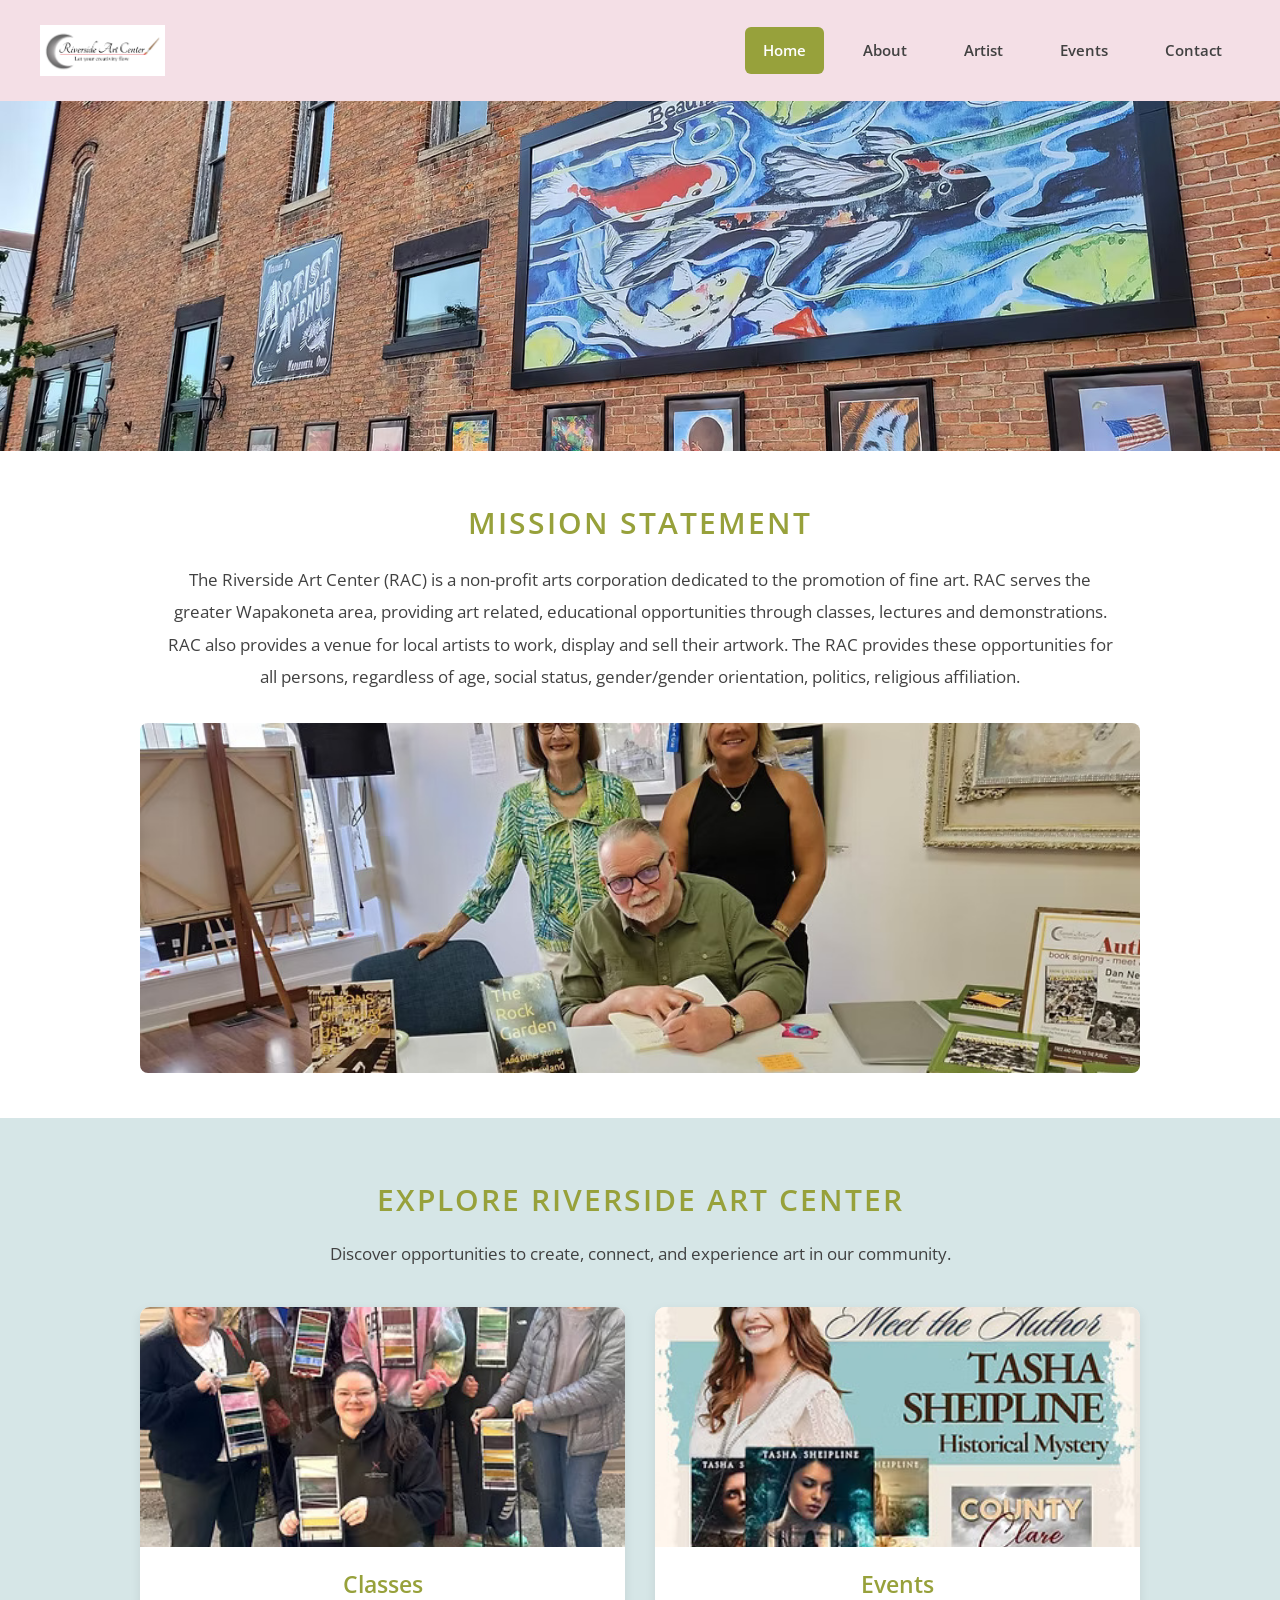
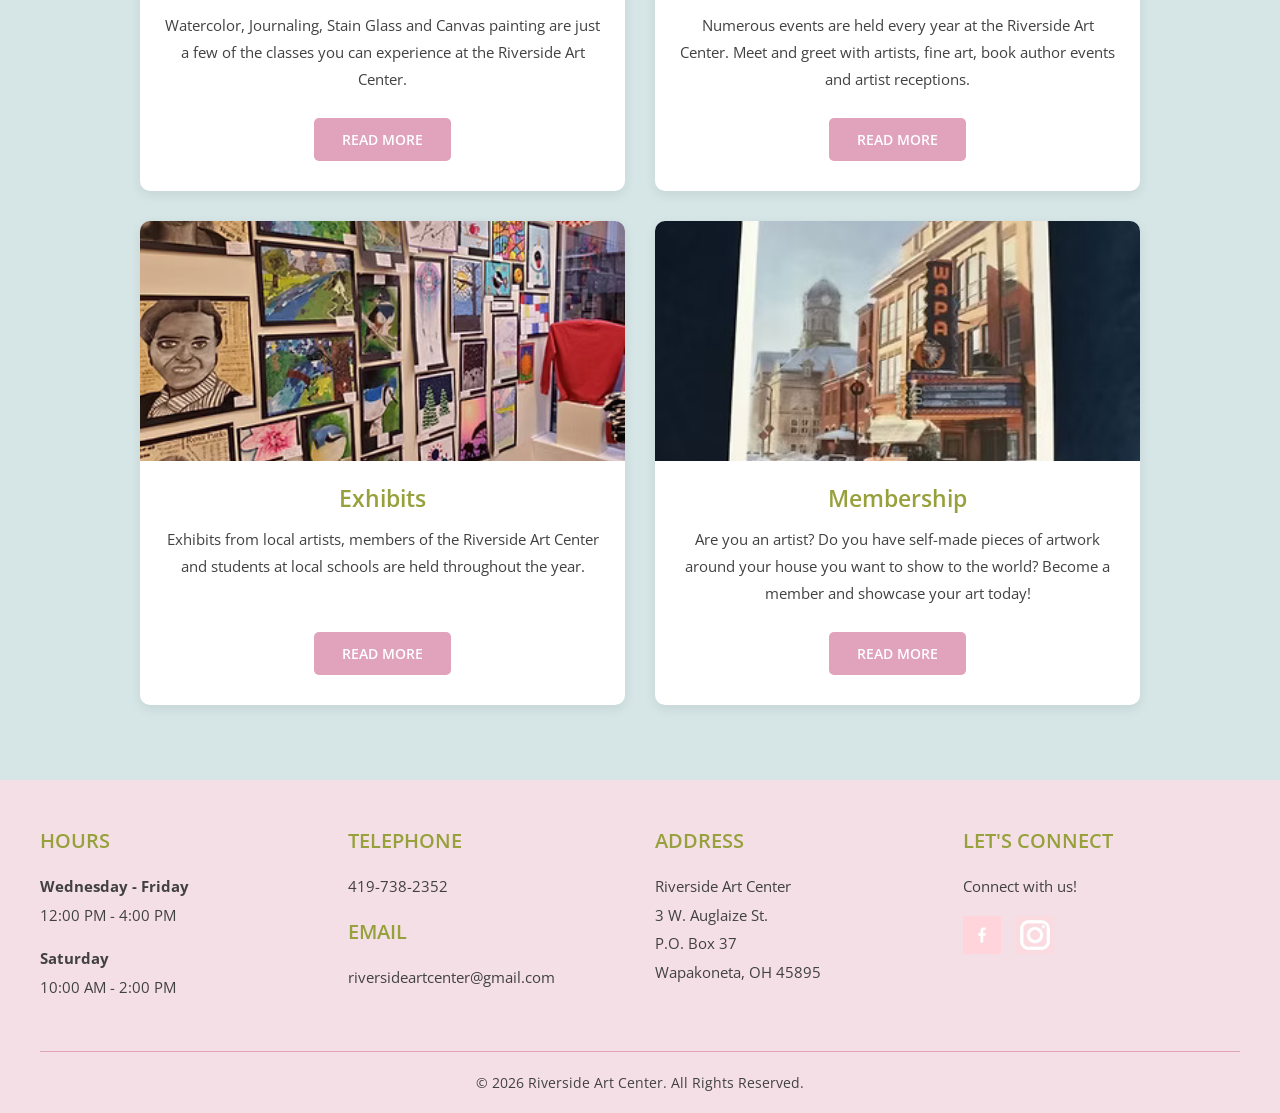
==== index.html @ 909d95d7 "Update index.html" ====
<!DOCTYPE html>
<html lang="en">
<head>
    <meta charset="UTF-8">
    <meta name="viewport" content="width=device-width, initial-scale=1">

    <title>Riverside Art Center | Home</title>

    <!-- Google Font -->
    <link rel="stylesheet" href="https://fonts.googleapis.com/css?family=Open+Sans:300,400,600,700">

    <!-- Existing Bootstrap stylesheet -->
<link rel="stylesheet" href="bootstrap.min.css">

    <!-- Main stylesheet -->
<link rel="stylesheet" href="style.css"></head>

<body>

    <!-- HEADER: LOGO AND NAVIGATION -->
    <header class="header">
        <div class="container-fluid">
            <div class="header-inner">

                <!-- CHANGE LOGO IMAGE HERE -->
                <a href="index.html" class="logo-link">
                    <img src="logo.jpg"
                         alt="Riverside Art Center Logo"
                         class="rac-logo">
                </a>

                <!-- WEBSITE NAVIGATION -->
                <nav class="main-nav" aria-label="Main navigation">
                    <ul class="nav navbar-nav">
                        <li class="nav-item active">
                            <a href="index.html" class="nav-link">Home</a>
                        </li>

                        <li class="nav-item">
                            <a href="about.html" class="nav-link">About</a>
                        </li>

                        <li class="nav-item">
                            <a href="artist.html" class="nav-link">Artist</a>
                        </li>

                        <li class="nav-item">
                            <a href="events.html" class="nav-link">Events</a>
                        </li>

                        <li class="nav-item">
                            <a href="contact.html" class="nav-link">Contact</a>
                        </li>
                    </ul>
                </nav>

            </div>
        </div>
    </header>


    <!-- KOI FISH BANNER IMAGE -->
    <!-- CHANGE BANNER IMAGE HERE -->
    <section class="koi-banner">
        <img src="home2.jpg"
             alt="Beautiful koi fish swimming in water"
             class="banner-image">
    </section>


    <!-- MAIN CONTENT -->
    <main>

        <!-- MISSION STATEMENT -->
        <section class="mission-section">
            <div class="container-fluid">

                <h2 class="section-heading">Mission Statement</h2>

                <p class="mission-text">
                    The Riverside Art Center (RAC) is a non-profit arts
                    corporation dedicated to the promotion of fine art.
                    RAC serves the greater Wapakoneta area, providing art
                    related, educational opportunities through classes,
                    lectures and demonstrations. RAC also provides a venue
                    for local artists to work, display and sell their artwork.
                    The RAC provides these opportunities for all persons,
                    regardless of age, social status, gender/gender
                    orientation, politics, religious affiliation.
                </p>

                <!-- CHANGE COMMUNITY PHOTO HERE -->
                <img src="home1.jpg"
                     alt="People participating in art activities at Riverside Art Center"
                     class="mission-image">

            </div>
        </section>


        <!-- CLASSES, EVENTS, EXHIBITS AND MEMBERSHIP -->
        <section class="features-section">
            <div class="container-fluid">

                <h2 class="section-heading">Explore Riverside Art Center</h2>

                <p class="features-intro">
                    Discover opportunities to create, connect, and
                    experience art in our community.
                </p>

                <div class="features-grid">

                    <!-- CLASSES BOX -->
                    <article class="content-box">

                        <!-- CHANGE CLASSES IMAGE HERE -->
                        <img src="home3.jpg"
                             alt="Art supplies and painting materials"
                             class="feature-image">

                        <div class="content-box-text">
                            <h3>Classes</h3>

                            <p>
                                Watercolor, Journaling, Stain Glass and
                                Canvas painting are just a few of the
                                classes you can experience at the
                                Riverside Art Center.
                            </p>

                            <a href="classes.html" class="btn read-more">
                                Read More
                            </a>
                        </div>

                    </article>


                    <!-- EVENTS BOX -->
                    <article class="content-box">

                        <!-- CHANGE EVENTS IMAGE HERE -->
                        <img src="home5.jpg"
                             alt="Artists and visitors at an art event"
                             class="feature-image">

                        <div class="content-box-text">
                            <h3>Events</h3>

                            <p>
                                Numerous events are held every year at
                                the Riverside Art Center. Meet and greet
                                with artists, fine art, book author
                                events and artist receptions.
                            </p>

                            <a href="events.html" class="btn read-more">
                                Read More
                            </a>
                        </div>

                    </article>


                    <!-- EXHIBITS BOX -->
                    <article class="content-box">

                        <!-- CHANGE EXHIBITS IMAGE HERE -->
                        <img src="home6.jpg"
                             alt="Artwork displayed in an art gallery"
                             class="feature-image">

                        <div class="content-box-text">
                            <h3>Exhibits</h3>

                            <p>
                                Exhibits from local artists, members of
                                the Riverside Art Center and students
                                at local schools are held throughout
                                the year.
                            </p>

                            <a href="exhibits.html" class="btn read-more">
                                Read More
                            </a>
                        </div>

                    </article>


                    <!-- MEMBERSHIP BOX -->
                    <article class="content-box">

                        <!-- CHANGE MEMBERSHIP IMAGE HERE -->
                        <img src="home7.jpg"
                             alt="Artist creating and displaying original artwork"
                             class="feature-image">

                        <div class="content-box-text">
                            <h3>Membership</h3>

                            <p>
                                Are you an artist? Do you have self-made
                                pieces of artwork around your house you
                                want to show to the world? Become a
                                member and showcase your art today!
                            </p>

                            <a href="membership.html" class="btn read-more">
                                Read More
                            </a>
                        </div>

                    </article>

                </div>
            </div>
        </section>

    </main>


    <!-- FOOTER -->
    <footer class="footer">

        <div class="container-fluid">

            <div class="footer-grid">

                <!-- HOURS -->
                <div class="footer-column">

                    <h3>Hours</h3>

                    <p>
                        <strong>Wednesday - Friday</strong><br>
                        12:00 PM - 4:00 PM
                    </p>

                    <p>
                        <strong>Saturday</strong><br>
                        10:00 AM - 2:00 PM
                    </p>

                </div>


                <!-- TELEPHONE -->
                <div class="footer-column">

                    <h3>Telephone</h3>

                    <p>
                        <a href="tel:4197382352">
                            419-738-2352
                        </a>
                    </p>

                    <h3 class="footer-subheading">Email</h3>

                    <p>
                        <a href="mailto:riversideartcenter@gmail.com">
                            riversideartcenter@gmail.com
                        </a>
                    </p>

                </div>


                <!-- ADDRESS -->
                <div class="footer-column">

                    <h3>Address</h3>

                    <p>
                        Riverside Art Center<br>
                        3 W. Auglaize St.<br>
                        P.O. Box 37<br>
                        Wapakoneta, OH 45895
                    </p>

                </div>


                <!-- SOCIAL MEDIA -->
                <div class="footer-column social-column">

                    <h3>Let's Connect</h3>

                    <p>Connect with us!</p>

                    <div class="social-icons">

                        <!-- CHANGE FACEBOOK ICON IMAGE HERE -->
                        <a href="https://www.facebook.com/"
                           target="_blank"
                           rel="noopener noreferrer"
                           aria-label="Visit Riverside Art Center on Facebook">

                            <img src="facebook.jpg"
                                 alt="Facebook"
                                 class="social-icon">
                        </a>


                        <!-- CHANGE INSTAGRAM ICON IMAGE HERE -->
                        <a href="https://www.instagram.com/riversideartcenterwapak/?hl=en"
                           target="_blank"
                           rel="noopener noreferrer"
                           aria-label="Visit Riverside Art Center on Instagram">

                            <img src="insta.jpg"
                                 alt="Instagram"
                                 class="social-icon">
                        </a>

                    </div>

                </div>

            </div>


            <!-- COPYRIGHT -->
            <div class="copyright-col">
                <p class="copyright-text">
                    © 2026 Riverside Art Center. All Rights Reserved.
                </p>
            </div>

        </div>

    </footer>


    <!-- EXISTING TEMPLATE SCRIPTS -->
    <script src="js/jquery-1.11.3.min.js"></script>
    <script src="https://www.atlasestateagents.co.uk/javascript/tether.min.js"></script>
    <script src="js/bootstrap.min.js"></script>

</body>
</html>

       
</body>
</html>
---- style.css ----
/* =========================================
   RIVERSIDE ART CENTER - HOME PAGE DESIGN
   ========================================= */

/* COLOR PALETTE */
:root {
    --pink-light: #F4DFE6;
    --pink: #E0A3BB;
    --blue-light: #D6E6E7;
    --sage-light: #C5CC82;
    --sage-dark: #97A13B;
    --text-dark: #414141;
    --white: #FFFFFF;
}

/* GENERAL PAGE SETTINGS */
* {
    box-sizing: border-box;
}

body {
    margin: 0;
    padding: 0;
    color: var(--text-dark);
    background-color: var(--white);
    font-family: 'Open Sans', Helvetica, Arial, sans-serif;
    font-size: 16px;
    overflow-x: hidden;
}

.container-fluid {
    width: 100%;
    max-width: 1250px;
    margin: 0 auto;
    padding-left: 25px;
    padding-right: 25px;
}

a {
    transition: all 0.3s ease;
}


/* =========================================
   HEADER AND NAVIGATION
   ========================================= */

.header {
    background-color: var(--pink-light);
    width: 100%;
    padding: 8px 0;
}

.header-inner {
    min-height: 85px;
    display: flex;
    align-items: center;
    justify-content: space-between;
    gap: 20px;
}

/* LOGO */
.logo-link {
    display: flex;
    align-items: center;
    flex-shrink: 0;
}

.rac-logo {
    width: 125px;
    height: 70px;
    object-fit: contain;
}

/* NAVIGATION */
.main-nav .navbar-nav {
    display: flex;
    flex-direction: row;
    align-items: center;
    flex-wrap: wrap;
    gap: 5px;
    list-style: none;
    margin: 0;
    padding: 0;
}

.navbar-nav .nav-link {
    display: block;
    color: var(--text-dark);
    font-size: 15px;
    font-weight: 600;
    padding: 12px 18px;
    border-radius: 6px;
    text-decoration: none;
}

.navbar-nav .nav-link:hover,
.navbar-nav .nav-link:focus,
.nav-item.active .nav-link {
    color: var(--white);
    background-color: var(--sage-dark);
}


/* =========================================
   KOI FISH BANNER
   ========================================= */

.koi-banner {
    width: 100%;
    height: 350px;
    overflow: hidden;
    background-color: var(--blue-light);
}

.banner-image {
    width: 100%;
    height: 100%;
    display: block;
    object-fit: cover;
    object-position: center;
}


/* =========================================
   MISSION STATEMENT
   ========================================= */

.mission-section {
    padding: 55px 0 45px;
    text-align: center;
    background-color: var(--white);
}

.section-heading {
    color: var(--sage-dark);
    font-size: 30px;
    font-weight: 600;
    text-align: center;
    text-transform: uppercase;
    letter-spacing: 2px;
    margin: 0 0 25px;
}

.mission-text {
    max-width: 950px;
    margin: 0 auto 30px;
    font-size: 17px;
    line-height: 1.9;
}

.mission-image {
    display: block;
    width: 100%;
    max-width: 1000px;
    height: 350px;
    object-fit: cover;
    object-position: center;
    margin: 0 auto;
    border-radius: 8px;
}


/* =========================================
   FOUR CONTENT BOXES
   ========================================= */

.features-section {
    padding: 65px 0 75px;
    background-color: var(--blue-light);
}

.features-intro {
    text-align: center;
    font-size: 17px;
    margin: 0 auto 40px;
}

/* TWO BY TWO GRID */
.features-grid {
    display: grid;
    grid-template-columns: repeat(2, minmax(0, 1fr));
    gap: 30px;
    max-width: 1000px;
    margin: 0 auto;
}

/* INDIVIDUAL CARDS */
.content-box {
    background-color: var(--white);
    border-radius: 10px;
    overflow: hidden;
    box-shadow: 0 4px 12px rgba(0, 0, 0, 0.08);
    display: flex;
    flex-direction: column;
    text-align: center;
    max-width: none;
    margin: 0;
    transition: transform 0.3s ease, box-shadow 0.3s ease;
}

.content-box:hover {
    transform: translateY(-5px);
    box-shadow: 0 8px 18px rgba(0, 0, 0, 0.12);
}

/* CARD IMAGES */
.feature-image {
    display: block;
    width: 100%;
    height: 240px;
    object-fit: cover;
}

/* CARD TEXT */
.content-box-text {
    padding: 25px 25px 30px;
    display: flex;
    flex-direction: column;
    flex-grow: 1;
    align-items: center;
}

.content-box h3 {
    color: var(--sage-dark);
    font-size: 23px;
    font-weight: 600;
    margin: 0 0 15px;
}

.content-box p {
    font-size: 15px;
    line-height: 1.8;
    margin: 0 0 25px;
    flex-grow: 1;
}

/* READ MORE BUTTON */
.read-more {
    display: inline-block;
    color: var(--white);
    background-color: var(--pink);
    border: none;
    border-radius: 5px;
    padding: 11px 28px;
    font-size: 14px;
    font-weight: 600;
    text-transform: uppercase;
    text-decoration: none;
}

.read-more:hover,
.read-more:focus {
    color: var(--white);
    background-color: var(--sage-dark);
    text-decoration: none;
}


/* =========================================
   FOOTER
   ========================================= */

.footer {
    background-color: var(--pink-light);
    color: var(--text-dark);
    padding: 50px 0 0;
    font-size: 15px;
}

.footer-grid {
    display: grid;
    grid-template-columns: repeat(4, minmax(0, 1fr));
    gap: 30px;
    padding-bottom: 35px;
}

.footer-column h3 {
    color: var(--sage-dark);
    font-size: 20px;
    font-weight: 600;
    margin: 0 0 20px;
    text-transform: uppercase;
}

.footer-column p {
    line-height: 1.9;
    margin-bottom: 15px;
}

.footer-column a {
    color: var(--text-dark);
    text-decoration: none;
    overflow-wrap: anywhere;
}

.footer-column a:hover {
    color: var(--sage-dark);
    text-decoration: underline;
}

.footer-subheading {
    margin-top: 20px !important;
}

/* SOCIAL MEDIA ICONS */
.social-icons {
    display: flex;
    align-items: center;
    gap: 15px;
    margin-top: 15px;
}

.social-icons a {
    display: inline-flex;
    align-items: center;
    justify-content: center;
}

.social-icon {
    width: 38px;
    height: 38px;
    object-fit: contain;
    transition: transform 0.3s ease;
}

.social-icon:hover {
    transform: scale(1.15);
}

/* COPYRIGHT */
.copyright-col {
    border-top: 1px solid var(--pink);
    text-align: center;
    padding: 20px 10px;
}

.copyright-text {
    color: var(--text-dark);
    font-size: 14px;
    margin: 0;
}


/* =========================================
   TABLET RESPONSIVE DESIGN
   ========================================= */

@media (max-width: 900px) {

    .header-inner {
        flex-direction: column;
        justify-content: center;
        gap: 5px;
        padding: 10px 0;
    }

    .rac-logo {
        width: 110px;
        height: 60px;
    }

    .main-nav .navbar-nav {
        justify-content: center;
    }

    .navbar-nav .nav-link {
        padding: 10px 13px;
    }

    .footer-grid {
        grid-template-columns: repeat(2, minmax(0, 1fr));
    }

}


/* =========================================
   MOBILE RESPONSIVE DESIGN
   ========================================= */

@media (max-width: 600px) {

    .container-fluid {
        padding-left: 18px;
        padding-right: 18px;
    }

    /* HEADER */
    .header-inner {
        flex-direction: column;
        gap: 8px;
    }

    .rac-logo {
        width: 100px;
        height: 55px;
    }

    .main-nav {
        width: 100%;
    }

    .main-nav .navbar-nav {
        justify-content: center;
        gap: 3px;
    }

    .navbar-nav .nav-link {
        font-size: 13px;
        padding: 9px 10px;
    }

    /* BANNER */
    .koi-banner {
        height: 220px;
    }

    /* MISSION */
    .mission-section {
        padding: 40px 0;
    }

    .section-heading {
        font-size: 24px;
    }

    .mission-text {
        font-size: 15px;
        line-height: 1.8;
    }

    .mission-image {
        height: 230px;
    }

    /* CONTENT BOXES */
    .features-section {
        padding: 45px 0;
    }

    .features-grid {
        grid-template-columns: 1fr;
        gap: 25px;
    }

    .feature-image {
        height: 210px;
    }

    .content-box-text {
        padding: 20px;
    }

    /* FOOTER */
    .footer {
        padding-top: 40px;
    }

    .footer-grid {
        grid-template-columns: 1fr;
        gap: 20px;
    }

    .footer-column {
        text-align: center;
    }

    .social-icons {
        justify-content: center;
    }

    .copyright-text {
        font-size: 12px;
    }

}
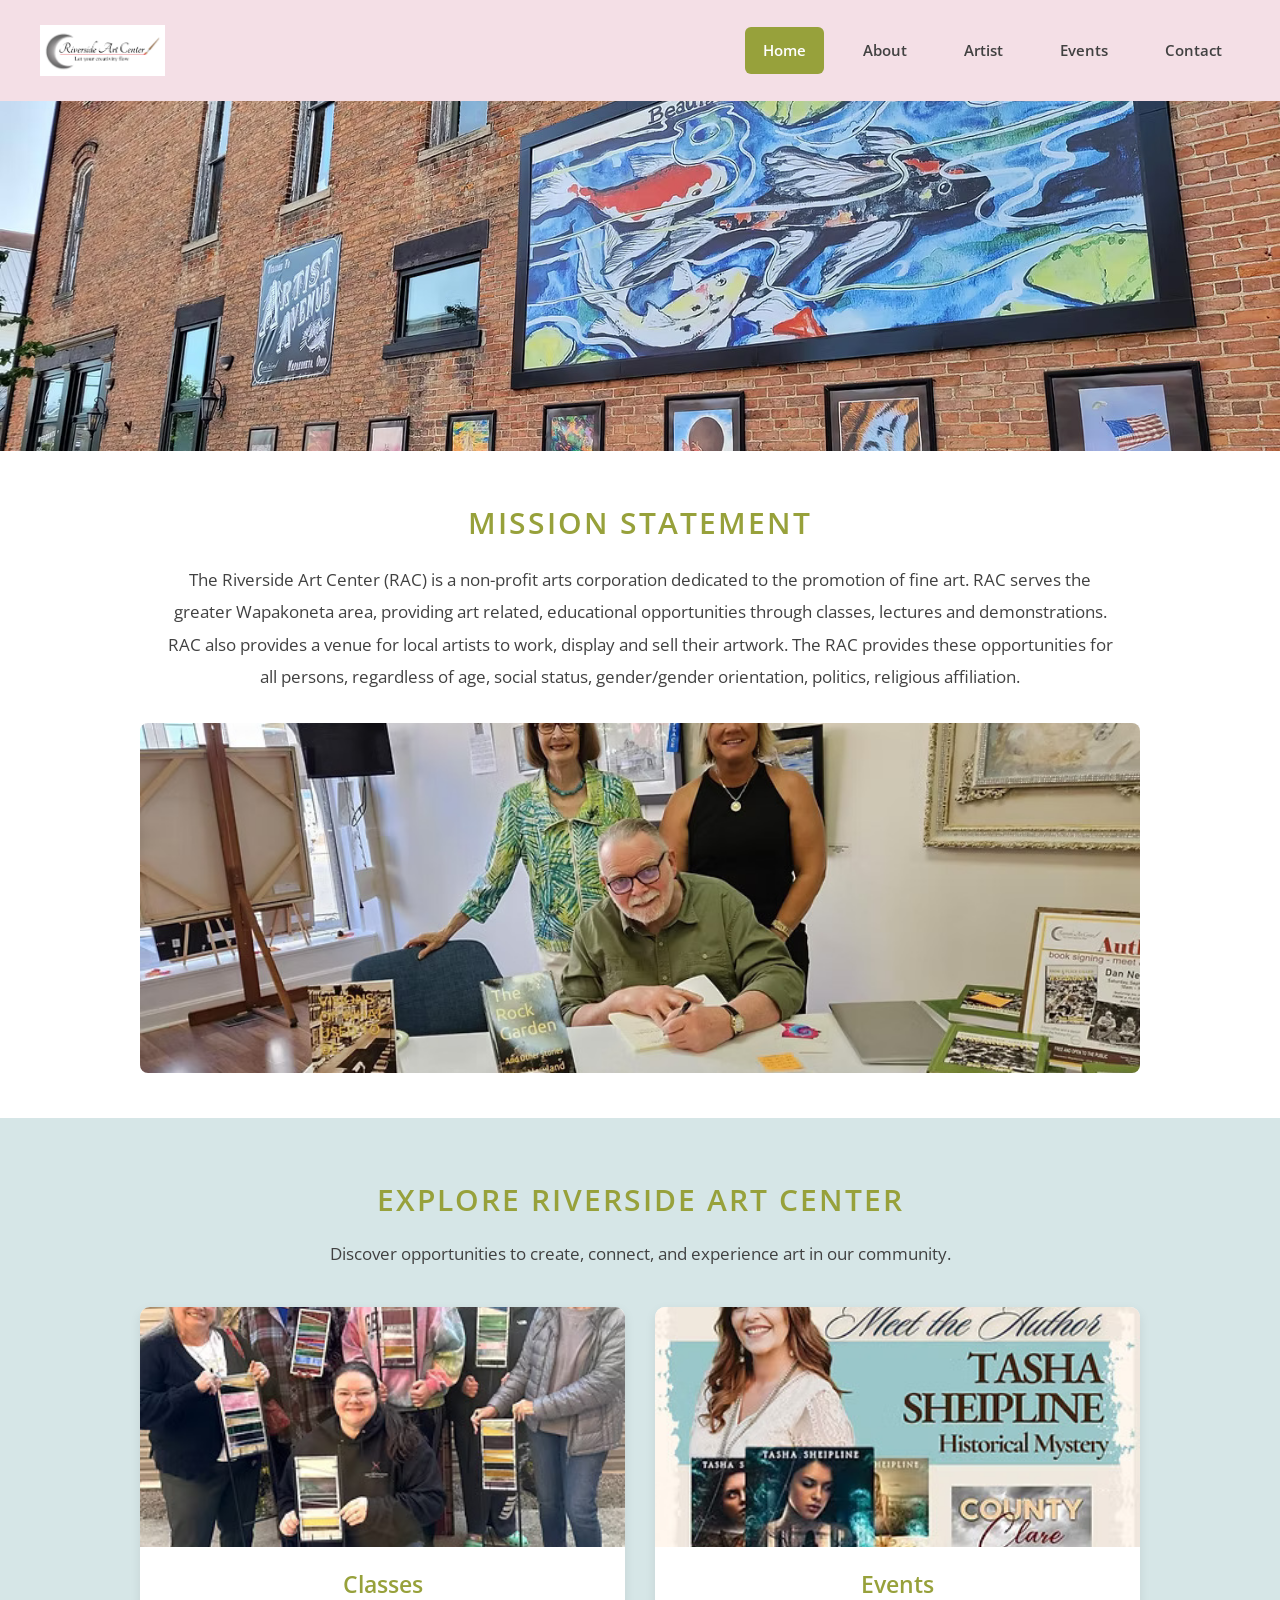
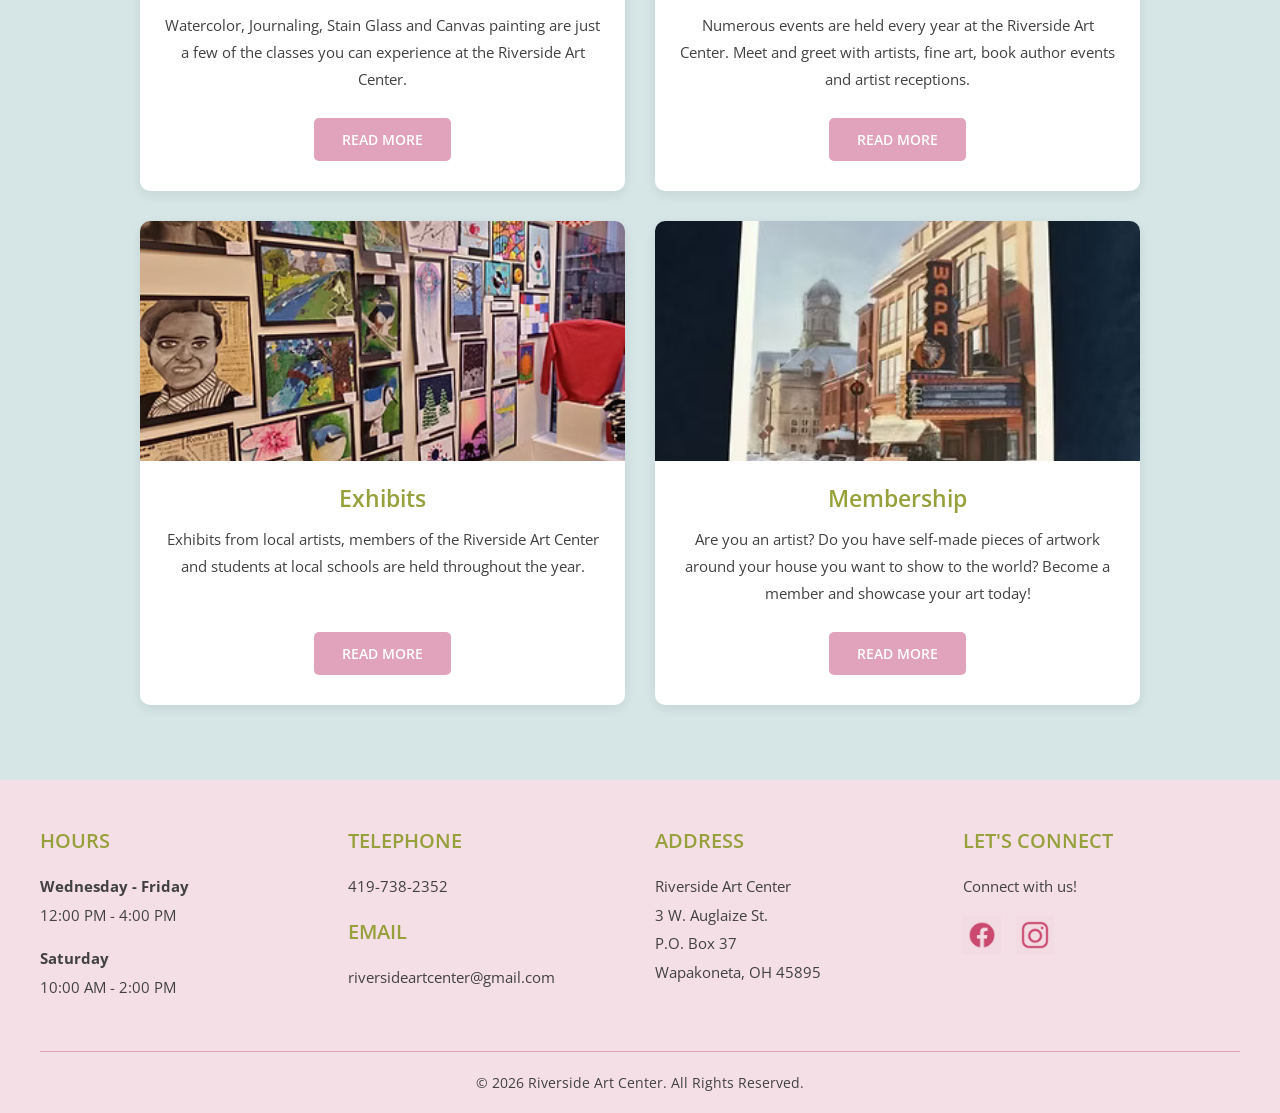
==== commit 5ab7532f: "Update index.html" ====
--- a/index.html
+++ b/index.html
@@ -299,7 +299,7 @@
                            rel="noopener noreferrer"
                            aria-label="Visit Riverside Art Center on Facebook">
 
-                            <img src="facebook.jpg"
+                            <img src="facebook.jpeg"
                                  alt="Facebook"
                                  class="social-icon">
                         </a>
@@ -311,7 +311,7 @@
                            rel="noopener noreferrer"
                            aria-label="Visit Riverside Art Center on Instagram">
 
-                            <img src="insta.jpg"
+                            <img src="instagram.jpeg"
                                  alt="Instagram"
                                  class="social-icon">
                         </a>
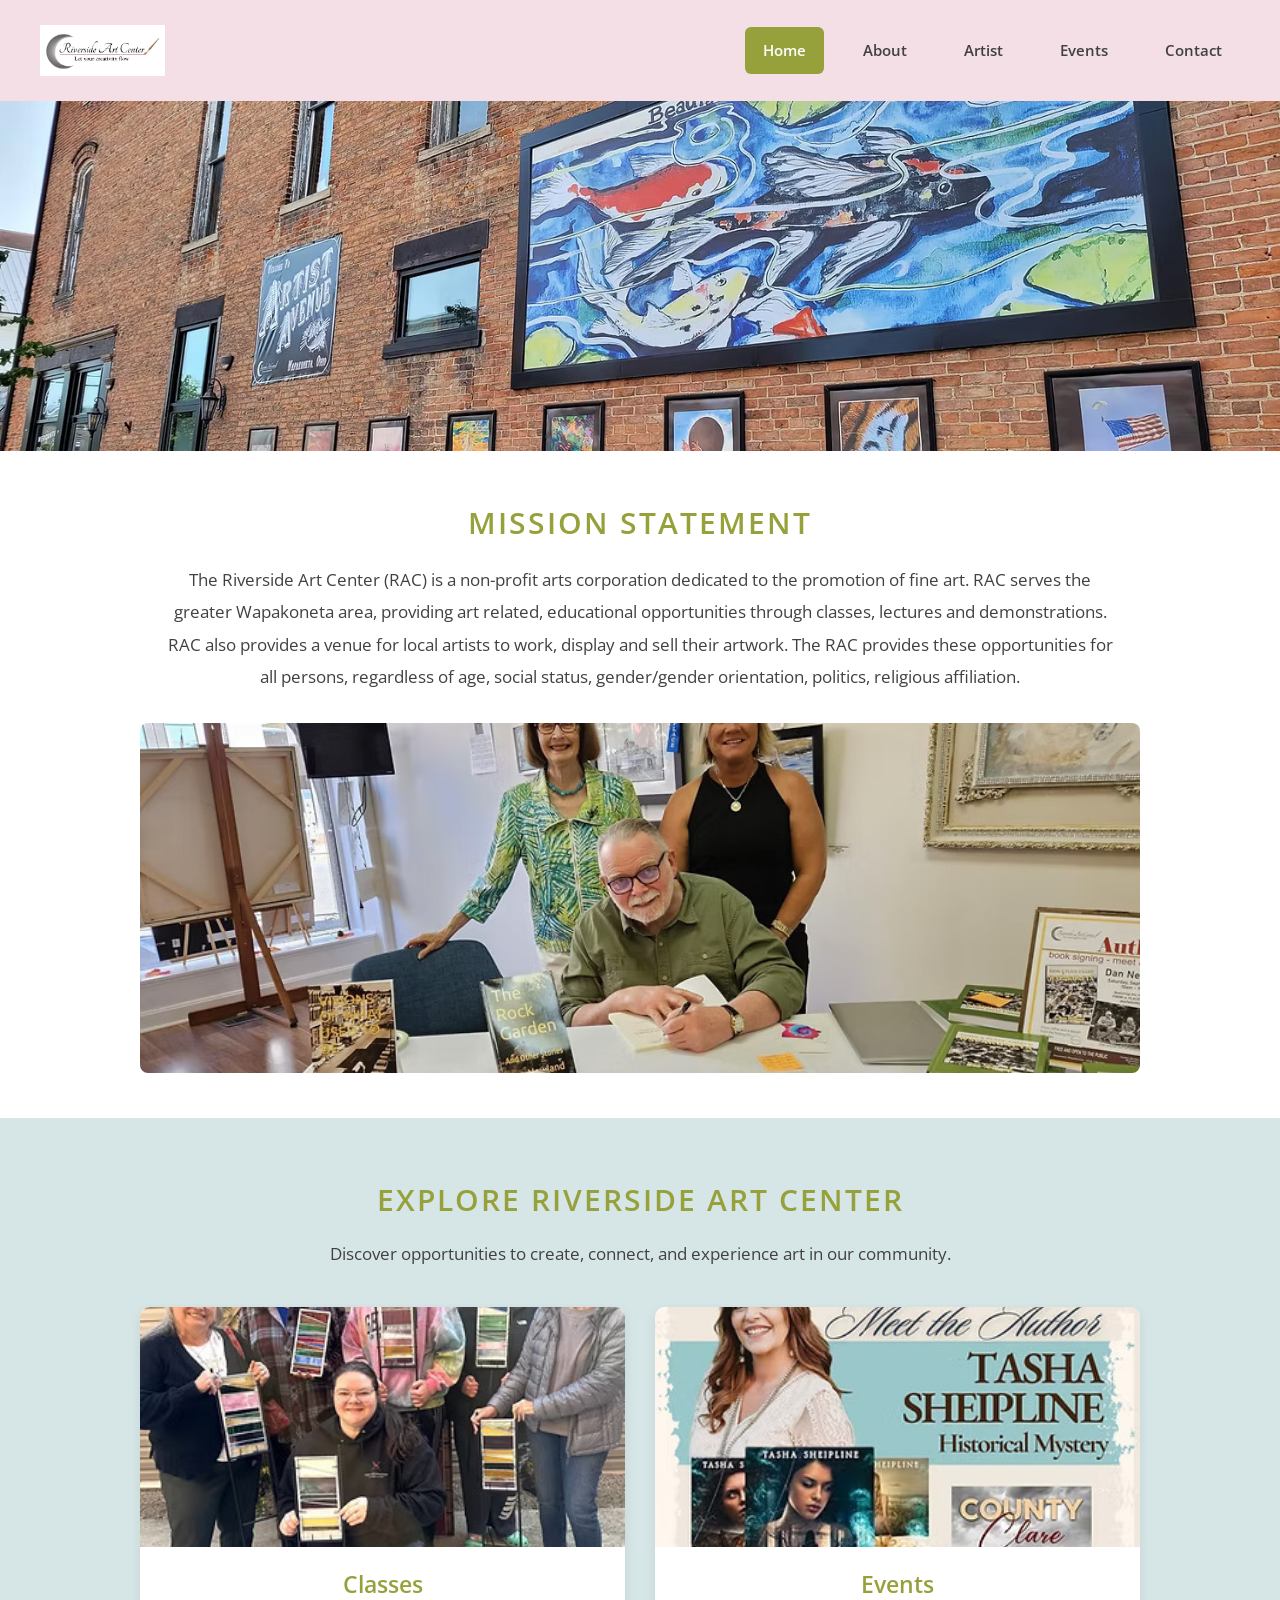
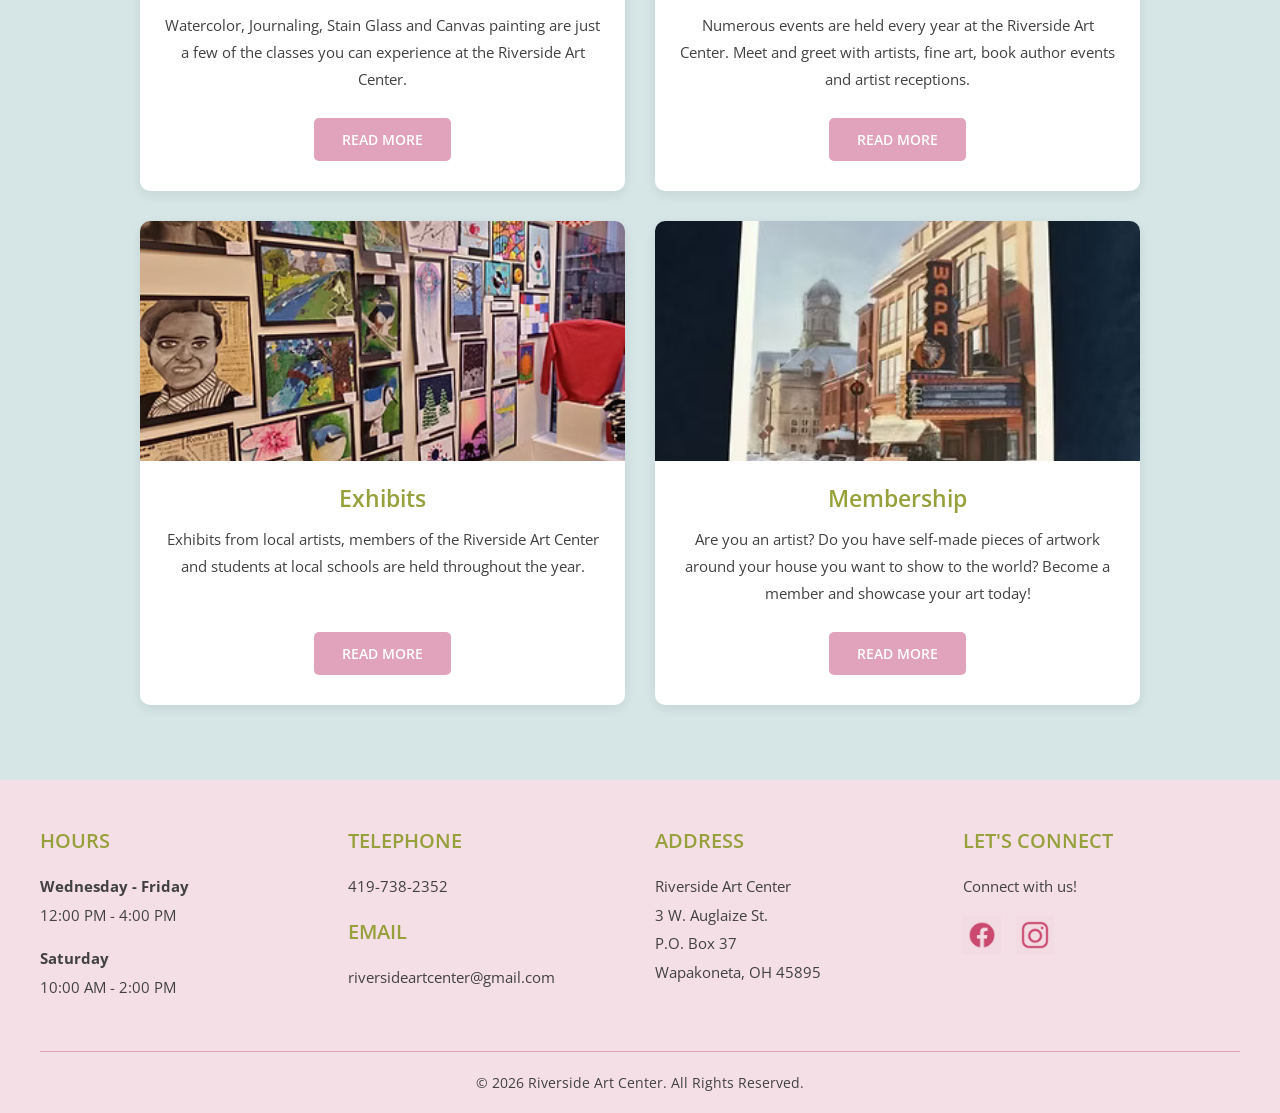
==== commit a0ad0de7: "Update index.html" ====
--- a/index.html
+++ b/index.html
@@ -25,7 +25,7 @@
 
                 <!-- CHANGE LOGO IMAGE HERE -->
                 <a href="index.html" class="logo-link">
-                    <img src="logo.jpg"
+                    <img src="logoo.jpg"
                          alt="Riverside Art Center Logo"
                          class="rac-logo">
                 </a>
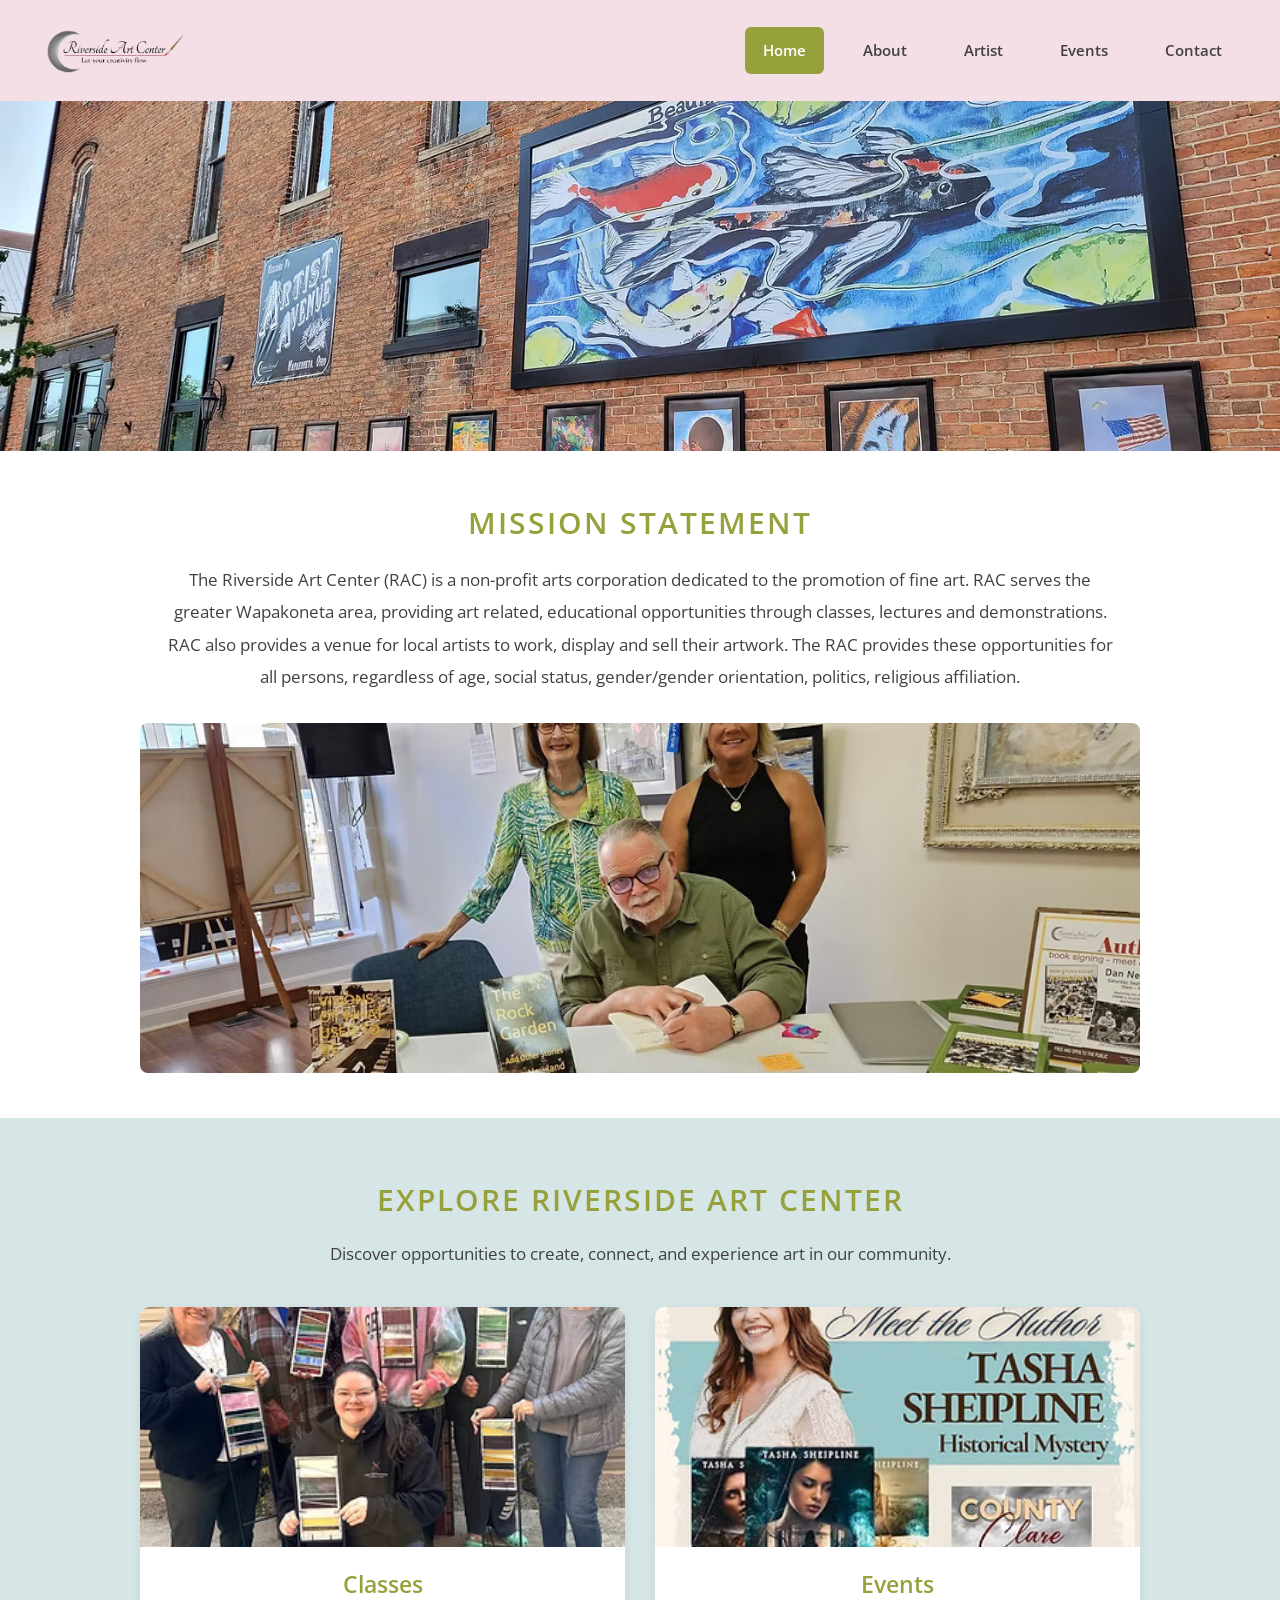
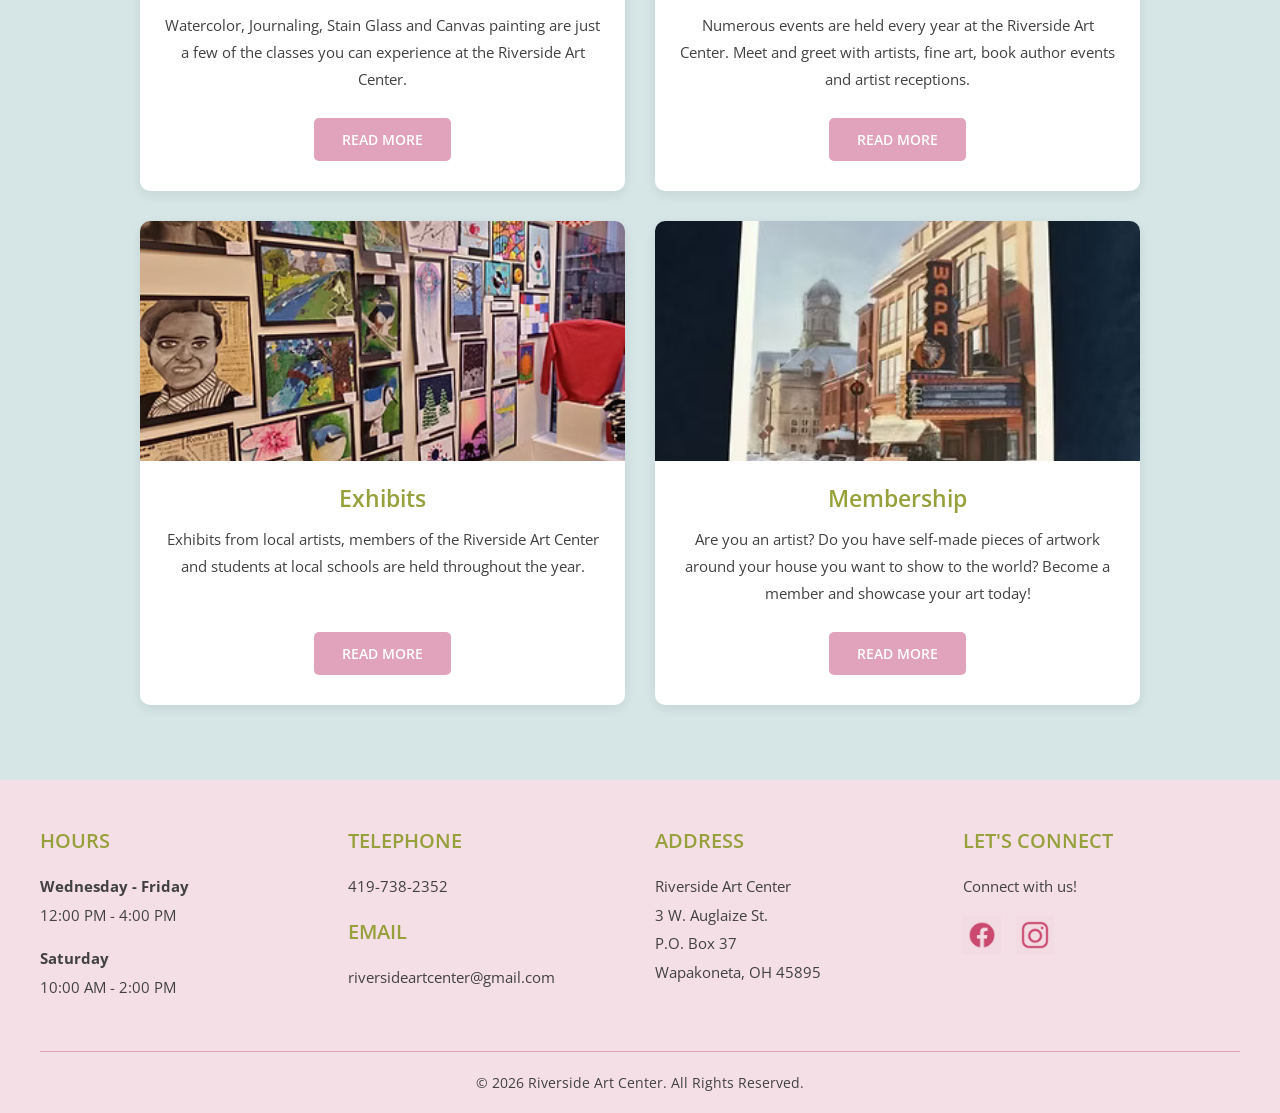
==== commit 86587bdb: "Update index.html" ====
--- a/index.html
+++ b/index.html
@@ -25,7 +25,7 @@
 
                 <!-- CHANGE LOGO IMAGE HERE -->
                 <a href="index.html" class="logo-link">
-                    <img src="logoo.jpg"
+                    <img src="logooo.png"
                          alt="Riverside Art Center Logo"
                          class="rac-logo">
                 </a>
--- a/style.css
+++ b/style.css
@@ -68,8 +68,8 @@
 }
 
 .rac-logo {
-    width: 125px;
-    height: 70px;
+    width: 150px;
+    height: 80px;
     object-fit: contain;
 }
 
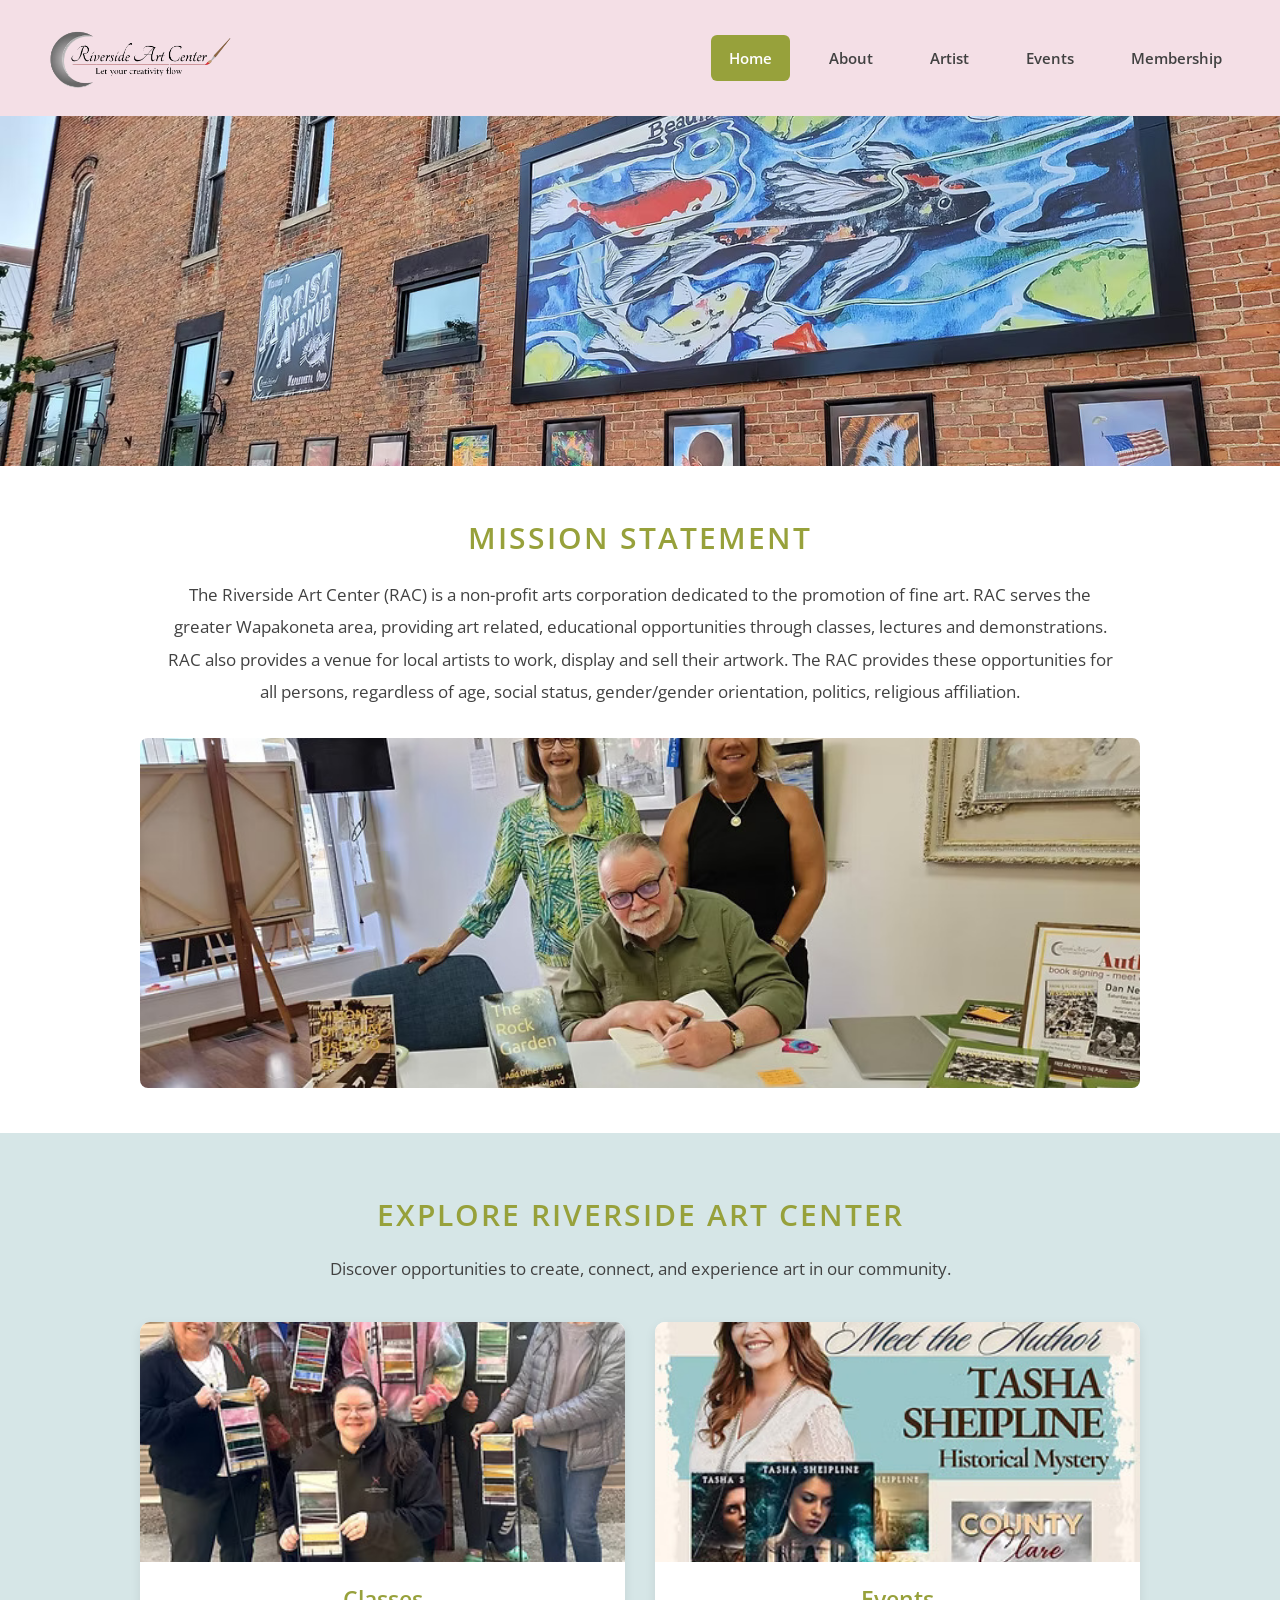
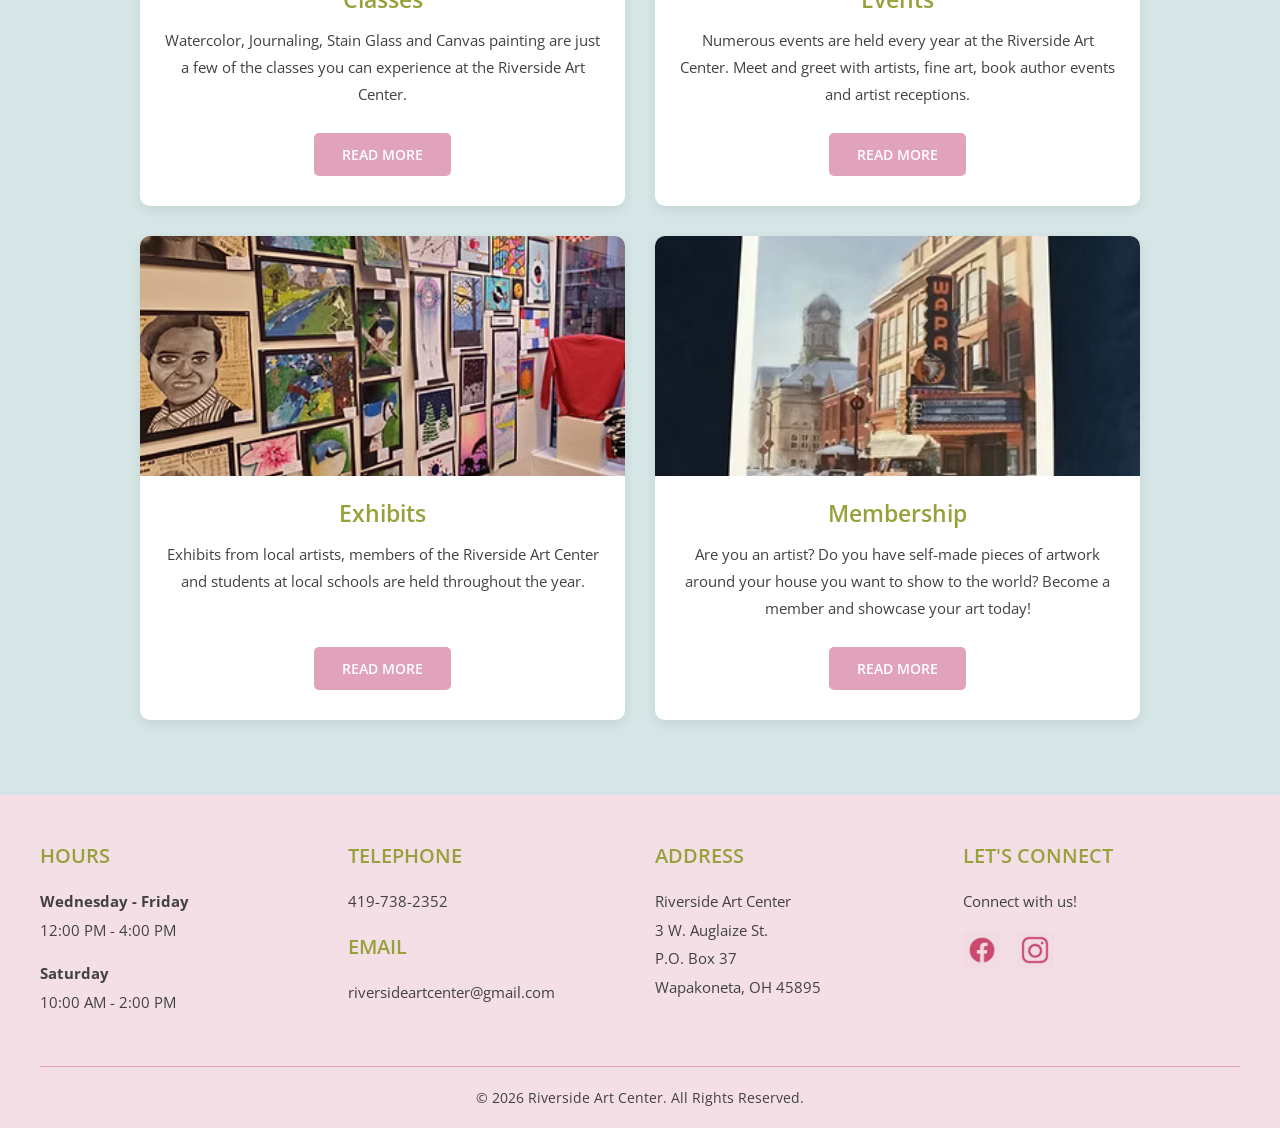
==== commit f65b6810: "Update index.html" ====
--- a/index.html
+++ b/index.html
@@ -46,11 +46,11 @@
                         </li>
 
                         <li class="nav-item">
-                            <a href="events.html" class="nav-link">Events</a>
+                            <a href="blog.html" class="nav-link">Events</a>
                         </li>
 
                         <li class="nav-item">
-                            <a href="contact.html" class="nav-link">Contact</a>
+                            <a href="contact.html" class="nav-link">Membership</a>
                         </li>
                     </ul>
                 </nav>
--- a/style.css
+++ b/style.css
@@ -1,478 +1,841 @@
 
-/* =========================================
-   RIVERSIDE ART CENTER - HOME PAGE DESIGN
-   ========================================= */
+/* RIVERSIDE ART CENTER HOME PAGE DESIGN */
 
 /* COLOR PALETTE */
 :root {
-    --pink-light: #F4DFE6;
-    --pink: #E0A3BB;
-    --blue-light: #D6E6E7;
-    --sage-light: #C5CC82;
-    --sage-dark: #97A13B;
-    --text-dark: #414141;
-    --white: #FFFFFF;
+  --pink-light: #F4DFE6;
+  --pink: #E0A3BB;
+  --blue-light: #D6E6E7;
+  --sage-light: #C5CC82;
+  --sage-dark: #97A13B;
+  --text-dark: #414141;
+  --white: #FFFFFF;
 }
 
 /* GENERAL PAGE SETTINGS */
 * {
-    box-sizing: border-box;
+  box-sizing: border-box;
 }
 
 body {
-    margin: 0;
-    padding: 0;
-    color: var(--text-dark);
-    background-color: var(--white);
-    font-family: 'Open Sans', Helvetica, Arial, sans-serif;
-    font-size: 16px;
-    overflow-x: hidden;
+  margin: 0;
+  padding: 0;
+  color: var(--text-dark);
+  background-color: var(--white);
+  font-family: "Open Sans", Helvetica, Arial, sans-serif;
+  font-size: 16px;
+  overflow-x: hidden;
 }
 
 .container-fluid {
-    width: 100%;
-    max-width: 1250px;
-    margin: 0 auto;
-    padding-left: 25px;
-    padding-right: 25px;
+  width: 100%;
+  max-width: 1250px;
+  margin: 0 auto;
+  padding-left: 25px;
+  padding-right: 25px;
 }
 
 a {
-    transition: all 0.3s ease;
-}
-
-
-/* =========================================
-   HEADER AND NAVIGATION
-   ========================================= */
-
-.header {
-    background-color: var(--pink-light);
-    width: 100%;
-    padding: 8px 0;
+  transition: all 0.3s ease;
+}
+
+/* HEADER AND NAVIGATION */
+header {
+  background-color: var(--pink-light);
+  width: 100%;
+  padding: 8px 0;
 }
 
 .header-inner {
-    min-height: 85px;
-    display: flex;
-    align-items: center;
-    justify-content: space-between;
-    gap: 20px;
+  min-height: 85px;
+  display: flex;
+  align-items: center;
+  justify-content: space-between;
+  gap: 20px;
 }
 
 /* LOGO */
 .logo-link {
-    display: flex;
-    align-items: center;
-    flex-shrink: 0;
+  display: flex;
+  align-items: center;
+  flex-shrink: 0;
 }
 
 .rac-logo {
-    width: 150px;
-    height: 80px;
-    object-fit: contain;
+  width: 200px;
+  height: 100px;
+  object-fit: contain;
 }
 
 /* NAVIGATION */
 .main-nav .navbar-nav {
-    display: flex;
-    flex-direction: row;
-    align-items: center;
-    flex-wrap: wrap;
-    gap: 5px;
-    list-style: none;
-    margin: 0;
-    padding: 0;
+  display: flex;
+  flex-direction: row;
+  align-items: center;
+  flex-wrap: wrap;
+  gap: 5px;
+  list-style: none;
+  margin: 0;
+  padding: 0;
 }
 
 .navbar-nav .nav-link {
-    display: block;
-    color: var(--text-dark);
-    font-size: 15px;
-    font-weight: 600;
-    padding: 12px 18px;
-    border-radius: 6px;
-    text-decoration: none;
+  display: block;
+  color: var(--text-dark);
+  font-size: 15px;
+  font-weight: 600;
+  padding: 12px 18px;
+  border-radius: 6px;
+  text-decoration: none;
 }
 
 .navbar-nav .nav-link:hover,
 .navbar-nav .nav-link:focus,
 .nav-item.active .nav-link {
-    color: var(--white);
-    background-color: var(--sage-dark);
-}
-
-
-/* =========================================
-   KOI FISH BANNER
-   ========================================= */
-
+  color: var(--white);
+  background-color: var(--sage-dark);
+}
+
+/* KOI FISH BANNER */
 .koi-banner {
+  width: 100%;
+  height: 350px;
+  overflow: hidden;
+  background-color: var(--blue-light);
+}
+
+.banner-image {
+  width: 100%;
+  height: 100%;
+  display: block;
+  object-fit: cover;
+  object-position: center;
+}
+
+/* MISSION STATEMENT */
+.mission-section {
+  padding: 55px 0 45px;
+  text-align: center;
+  background-color: var(--white);
+}
+
+.section-heading {
+  color: var(--sage-dark);
+  font-size: 30px;
+  font-weight: 600;
+  text-align: center;
+  text-transform: uppercase;
+  letter-spacing: 2px;
+  margin: 0 0 25px;
+}
+
+.mission-text {
+  max-width: 950px;
+  margin: 0 auto 30px;
+  font-size: 17px;
+  line-height: 1.9;
+}
+
+.mission-image {
+  display: block;
+  width: 100%;
+  max-width: 1000px;
+  height: 350px;
+  object-fit: cover;
+  object-position: center;
+  margin: 0 auto;
+  border-radius: 8px;
+}
+
+/* FOUR CONTENT BOXES */
+.features-section {
+  padding: 65px 0 75px;
+  background-color: var(--blue-light);
+}
+
+.features-intro {
+  text-align: center;
+  font-size: 17px;
+  margin: 0 auto 40px;
+}
+
+/* TWO BY TWO GRID */
+.features-grid {
+  display: grid;
+  grid-template-columns: repeat(2, minmax(0, 1fr));
+  gap: 30px;
+  max-width: 1000px;
+  margin: 0 auto;
+}
+
+/* INDIVIDUAL CARDS */
+.content-box {
+  background-color: var(--white);
+  border-radius: 10px;
+  overflow: hidden;
+  box-shadow: 0 4px 12px rgba(0, 0, 0, 0.08);
+  display: flex;
+  flex-direction: column;
+  text-align: center;
+  max-width: none;
+  margin: 0;
+  transition: transform 0.3s ease, box-shadow 0.3s ease;
+}
+
+.content-box:hover {
+  transform: translateY(-5px);
+  box-shadow: 0 8px 18px rgba(0, 0, 0, 0.12);
+}
+
+/* CARD IMAGES */
+.feature-image {
+  display: block;
+  width: 100%;
+  height: 240px;
+  object-fit: cover;
+}
+
+/* CARD TEXT */
+.content-box-text {
+  padding: 25px 25px 30px;
+  display: flex;
+  flex-direction: column;
+  flex-grow: 1;
+  align-items: center;
+}
+
+.content-box h3 {
+  color: var(--sage-dark);
+  font-size: 23px;
+  font-weight: 600;
+  margin: 0 0 15px;
+}
+
+.content-box p {
+  font-size: 15px;
+  line-height: 1.8;
+  margin: 0 0 25px;
+  flex-grow: 1;
+}
+
+/* READ MORE BUTTON */
+.read-more {
+  display: inline-block;
+  color: var(--white);
+  background-color: var(--pink);
+  border: none;
+  border-radius: 5px;
+  padding: 11px 28px;
+  font-size: 14px;
+  font-weight: 600;
+  text-transform: uppercase;
+  text-decoration: none;
+}
+
+.read-more:hover,
+.read-more:focus {
+  color: var(--white);
+  background-color: var(--sage-dark);
+  text-decoration: none;
+}
+
+/* FOOTER */
+footer {
+  background-color: var(--pink-light);
+  color: var(--text-dark);
+  padding: 50px 0 0;
+  font-size: 15px;
+}
+
+.footer-grid {
+  display: grid;
+  grid-template-columns: repeat(4, minmax(0, 1fr));
+  gap: 30px;
+  padding-bottom: 35px;
+}
+
+.footer-column h3 {
+  color: var(--sage-dark);
+  font-size: 20px;
+  font-weight: 600;
+  margin: 0 0 20px;
+  text-transform: uppercase;
+}
+
+.footer-column p {
+  line-height: 1.9;
+  margin-bottom: 15px;
+}
+
+.footer-column a {
+  color: var(--text-dark);
+  text-decoration: none;
+  overflow-wrap: anywhere;
+}
+
+.footer-column a:hover {
+  color: var(--sage-dark);
+  text-decoration: underline;
+}
+
+.footer-subheading {
+  margin-top: 20px !important;
+}
+
+/* SOCIAL MEDIA ICONS */
+.social-icons {
+  display: flex;
+  align-items: center;
+  gap: 15px;
+  margin-top: 15px;
+}
+
+.social-icons a {
+  display: inline-flex;
+  align-items: center;
+  justify-content: center;
+}
+
+.social-icon {
+  width: 38px;
+  height: 38px;
+  object-fit: contain;
+  transition: transform 0.3s ease;
+}
+
+.social-icon:hover {
+  transform: scale(1.15);
+}
+
+/* COPYRIGHT */
+.copyright-col {
+  border-top: 1px solid var(--pink);
+  text-align: center;
+  padding: 20px 10px;
+}
+
+.copyright-text {
+  color: var(--text-dark);
+  font-size: 14px;
+  margin: 0;
+}
+
+/* TABLET RESPONSIVE DESIGN */
+@media (max-width: 900px) {
+  .header-inner {
+    flex-direction: column;
+    justify-content: center;
+    gap: 5px;
+    padding: 10px 0;
+  }
+
+  .rac-logo {
+    width: 110px;
+    height: 60px;
+  }
+
+  .main-nav .navbar-nav {
+    justify-content: center;
+  }
+
+  .navbar-nav .nav-link {
+    padding: 10px 13px;
+  }
+
+  .footer-grid {
+    grid-template-columns: repeat(2, minmax(0, 1fr));
+  }
+}
+
+/* MOBILE RESPONSIVE DESIGN */
+@media (max-width: 600px) {
+  .container-fluid {
+    padding-left: 18px;
+    padding-right: 18px;
+  }
+
+  /* HEADER */
+  .header-inner {
+    flex-direction: column;
+    gap: 8px;
+  }
+
+  .rac-logo {
+    width: 100px;
+    height: 55px;
+  }
+
+  .main-nav {
     width: 100%;
-    height: 350px;
-    overflow: hidden;
-    background-color: var(--blue-light);
-}
-
-.banner-image {
+  }
+
+  .main-nav .navbar-nav {
+    justify-content: center;
+    gap: 3px;
+  }
+
+  .navbar-nav .nav-link {
+    font-size: 13px;
+    padding: 9px 10px;
+  }
+
+  /* BANNER */
+  .koi-banner {
+    height: 220px;
+  }
+
+  /* MISSION */
+  .mission-section {
+    padding: 40px 0;
+  }
+
+  .section-heading {
+    font-size: 24px;
+  }
+
+  .mission-text {
+    font-size: 15px;
+    line-height: 1.8;
+  }
+
+  .mission-image {
+    height: 230px;
+  }
+
+  /* CONTENT BOXES */
+  .features-section {
+    padding: 45px 0;
+  }
+
+  .features-grid {
+    grid-template-columns: 1fr;
+    gap: 25px;
+  }
+
+  .feature-image {
+    height: 210px;
+  }
+
+  .content-box-text {
+    padding: 20px;
+  }
+
+  /* FOOTER */
+  footer {
+    padding-top: 40px;
+  }
+
+  .footer-grid {
+    grid-template-columns: 1fr;
+    gap: 20px;
+  }
+
+  .footer-column {
+    text-align: center;
+  }
+
+  .social-icons {
+    justify-content: center;
+  }
+
+  .copyright-text {
+    font-size: 12px;
+  }
+}
+
+/* ABOUT PAGE WELCOME SECTION */
+.about-welcome-section {
+  padding: 55px 0 65px;
+  background-color: var(--white);
+}
+
+.about-welcome-box {
+  max-width: 1050px;
+  margin: 0 auto 40px;
+  padding: 40px 45px;
+  background-color: var(--pink-light);
+  border-radius: 12px;
+  text-align: center;
+  box-shadow: 0 4px 12px rgba(0, 0, 0, 0.07);
+}
+
+.about-welcome-box h2 {
+  color: var(--sage-dark);
+  font-size: 25px;
+  font-weight: 600;
+  margin: 0 0 20px;
+}
+
+.about-welcome-box p {
+  font-size: 16px;
+  line-height: 1.9;
+  margin: 0 0 18px;
+}
+
+.about-welcome-box p:last-child {
+  margin-bottom: 0;
+}
+
+/* TWO ABOUT IMAGES */
+.about-image-grid {
+  display: grid;
+  grid-template-columns: repeat(2, minmax(0, 1fr));
+  gap: 30px;
+  max-width: 1050px;
+  margin: 0 auto;
+}
+
+.about-image {
+  display: block;
+  width: 100%;
+  height: 330px;
+  object-fit: cover;
+  border-radius: 10px;
+  box-shadow: 0 4px 12px rgba(0, 0, 0, 0.08);
+}
+
+/* MUSIC PARK SECTION */
+.music-park-section {
+  padding: 65px 0 75px;
+  background-color: var(--blue-light);
+}
+
+.music-park-intro {
+  max-width: 1000px;
+  margin: 0 auto 40px;
+  text-align: center;
+  font-size: 17px;
+  line-height: 1.9;
+}
+
+/* THREE MUSIC PARK CARDS */
+.music-park-grid {
+  display: grid;
+  grid-template-columns: repeat(3, minmax(0, 1fr));
+  gap: 25px;
+  max-width: 1150px;
+  margin: 0 auto;
+}
+
+.music-park-card {
+  display: flex;
+  flex-direction: column;
+  background-color: var(--white);
+  border-radius: 10px;
+  overflow: hidden;
+  text-align: center;
+  box-shadow: 0 4px 12px rgba(0, 0, 0, 0.08);
+  transition: transform 0.3s ease, box-shadow 0.3s ease;
+}
+
+.music-park-card:hover {
+  transform: translateY(-5px);
+  box-shadow: 0 8px 18px rgba(0, 0, 0, 0.12);
+}
+
+.music-park-image {
+  display: block;
+  width: 100%;
+  height: 250px;
+  object-fit: cover;
+}
+
+.music-park-card-text {
+  padding: 25px 20px;
+  flex-grow: 1;
+  display: flex;
+  align-items: center;
+  justify-content: center;
+}
+
+.music-park-card-text p {
+  font-size: 15px;
+  line-height: 1.8;
+  margin: 0;
+}
+
+/* ABOUT PAGE RESPONSIVE DESIGN */
+@media (max-width: 900px) {
+  .music-park-grid {
+    grid-template-columns: repeat(2, minmax(0, 1fr));
+  }
+
+  .music-park-card:last-child {
+    grid-column: 1 / -1;
+    max-width: 500px;
     width: 100%;
-    height: 100%;
-    display: block;
-    object-fit: cover;
-    object-position: center;
-}
-
-
-/* =========================================
-   MISSION STATEMENT
-   ========================================= */
-
-.mission-section {
-    padding: 55px 0 45px;
+    justify-self: center;
+  }
+
+  .about-image {
+    height: 280px;
+  }
+}
+
+@media (max-width: 600px) {
+  .about-welcome-section {
+    padding: 40px 0;
+  }
+
+  .about-welcome-box {
+    padding: 25px 20px;
+  }
+
+  .about-welcome-box h2 {
+    font-size: 21px;
+  }
+
+  .about-welcome-box p {
+    font-size: 15px;
+  }
+
+  .about-image-grid {
+    grid-template-columns: 1fr;
+    gap: 20px;
+  }
+
+  .about-image {
+    height: 230px;
+  }
+
+  .music-park-section {
+    padding: 45px 0;
+  }
+
+  .music-park-intro {
+    font-size: 15px;
+    line-height: 1.8;
+  }
+
+  .music-park-grid {
+    grid-template-columns: 1fr;
+    gap: 25px;
+  }
+
+  .music-park-card:last-child {
+    grid-column: auto;
+    max-width: none;
+  }
+
+  .music-park-image {
+    height: 230px;
+  }
+
+  .music-park-card-text {
+    padding: 22px;
+  }
+}
+
+
+/* =================================
+   ARTIST PAGE
+================================= */
+
+/* ARTIST INTRODUCTION */
+.artist-intro-section {
+    padding: 55px 0 65px;
+    background-color: var(--white);
+}
+
+.artist-intro-box {
+    max-width: 1050px;
+    margin: 0 auto 40px;
+    padding: 40px 45px;
+    background-color: var(--pink-light);
+    border-radius: 12px;
     text-align: center;
-    background-color: var(--white);
-}
-
-.section-heading {
+    box-shadow: 0 4px 12px rgba(0, 0, 0, 0.07);
+}
+
+.artist-intro-box h1 {
     color: var(--sage-dark);
     font-size: 30px;
     font-weight: 600;
-    text-align: center;
     text-transform: uppercase;
     letter-spacing: 2px;
     margin: 0 0 25px;
 }
 
-.mission-text {
-    max-width: 950px;
-    margin: 0 auto 30px;
+.artist-intro-box p {
+    font-size: 16px;
+    line-height: 1.9;
+    margin: 0 0 18px;
+}
+
+.artist-intro-box p:last-child {
+    margin-bottom: 0;
+}
+
+.artist-intro-box a {
+    color: var(--sage-dark);
+    font-weight: 700;
+}
+
+.artist-intro-box a:hover {
+    color: var(--pink);
+}
+
+
+/* COMMUNITY IMAGE */
+.artist-community-image {
+    display: block;
+    width: 85%;
+    max-width: 750px;
+    height: 230px;
+    object-fit: cover;
+    border-radius: 10px;
+    margin: 0 auto;
+    box-shadow: 0 4px 12px rgba(0, 0, 0, 0.08);
+}
+
+
+/* INDIVIDUAL ARTIST SECTIONS */
+.artist-section {
+    padding: 65px 0;
+    background-color: var(--white);
+}
+
+.artist-section-alt {
+    background-color: var(--blue-light);
+}
+
+.artist-card {
+    max-width: 1100px;
+    margin: 0 auto;
+    padding: 35px;
+    background-color: var(--white);
+    border-radius: 12px;
+    display: grid;
+    grid-template-columns: 1.2fr 0.8fr;
+    align-items: center;
+    gap: 35px;
+    box-shadow: 0 4px 12px rgba(0, 0, 0, 0.07);
+}
+
+
+/* ARTIST INFORMATION */
+.artist-information h2 {
+    color: var(--sage-dark);
+    font-size: 28px;
+    font-weight: 600;
+    margin: 0 0 12px;
+}
+
+.artist-information h3 {
+    color: var(--pink);
+    font-size: 15px;
+    font-weight: 700;
+    letter-spacing: 1px;
+    margin: 0 0 22px;
+}
+
+.artist-information p {
+    font-size: 15px;
+    line-height: 1.9;
+    margin: 0 0 18px;
+}
+
+
+/* ARTIST QUOTE */
+.artist-quote {
+    color: var(--sage-dark);
     font-size: 17px;
-    line-height: 1.9;
-}
-
-.mission-image {
+    font-style: italic;
+    font-weight: 600;
+    line-height: 1.8;
+    border-left: 4px solid var(--pink);
+    padding: 10px 0 10px 20px;
+    margin: 20px 0;
+}
+
+
+/* ARTWORK IMAGES */
+.artist-artwork {
+    text-align: center;
+}
+
+.artist-artwork img {
     display: block;
     width: 100%;
-    max-width: 1000px;
     height: 350px;
     object-fit: cover;
-    object-position: center;
-    margin: 0 auto;
-    border-radius: 8px;
-}
-
-
-/* =========================================
-   FOUR CONTENT BOXES
-   ========================================= */
-
-.features-section {
-    padding: 65px 0 75px;
-    background-color: var(--blue-light);
-}
-
-.features-intro {
-    text-align: center;
-    font-size: 17px;
-    margin: 0 auto 40px;
-}
-
-/* TWO BY TWO GRID */
-.features-grid {
-    display: grid;
-    grid-template-columns: repeat(2, minmax(0, 1fr));
-    gap: 30px;
-    max-width: 1000px;
-    margin: 0 auto;
-}
-
-/* INDIVIDUAL CARDS */
-.content-box {
-    background-color: var(--white);
-    border-radius: 10px;
-    overflow: hidden;
-    box-shadow: 0 4px 12px rgba(0, 0, 0, 0.08);
-    display: flex;
-    flex-direction: column;
-    text-align: center;
-    max-width: none;
-    margin: 0;
-    transition: transform 0.3s ease, box-shadow 0.3s ease;
-}
-
-.content-box:hover {
-    transform: translateY(-5px);
-    box-shadow: 0 8px 18px rgba(0, 0, 0, 0.12);
-}
-
-/* CARD IMAGES */
-.feature-image {
-    display: block;
-    width: 100%;
-    height: 240px;
-    object-fit: cover;
-}
-
-/* CARD TEXT */
-.content-box-text {
-    padding: 25px 25px 30px;
-    display: flex;
-    flex-direction: column;
-    flex-grow: 1;
-    align-items: center;
-}
-
-.content-box h3 {
+    border-radius: 9px;
+    box-shadow: 0 4px 12px rgba(0, 0, 0, 0.1);
+}
+
+.artist-artwork p {
     color: var(--sage-dark);
-    font-size: 23px;
-    font-weight: 600;
-    margin: 0 0 15px;
-}
-
-.content-box p {
-    font-size: 15px;
-    line-height: 1.8;
-    margin: 0 0 25px;
-    flex-grow: 1;
-}
-
-/* READ MORE BUTTON */
-.read-more {
-    display: inline-block;
-    color: var(--white);
-    background-color: var(--pink);
-    border: none;
-    border-radius: 5px;
-    padding: 11px 28px;
     font-size: 14px;
     font-weight: 600;
-    text-transform: uppercase;
-    text-decoration: none;
-}
-
-.read-more:hover,
-.read-more:focus {
-    color: var(--white);
-    background-color: var(--sage-dark);
-    text-decoration: none;
-}
-
-
-/* =========================================
-   FOOTER
-   ========================================= */
-
-.footer {
-    background-color: var(--pink-light);
-    color: var(--text-dark);
-    padding: 50px 0 0;
-    font-size: 15px;
-}
-
-.footer-grid {
-    display: grid;
-    grid-template-columns: repeat(4, minmax(0, 1fr));
-    gap: 30px;
-    padding-bottom: 35px;
-}
-
-.footer-column h3 {
-    color: var(--sage-dark);
-    font-size: 20px;
-    font-weight: 600;
-    margin: 0 0 20px;
-    text-transform: uppercase;
-}
-
-.footer-column p {
-    line-height: 1.9;
-    margin-bottom: 15px;
-}
-
-.footer-column a {
-    color: var(--text-dark);
-    text-decoration: none;
-    overflow-wrap: anywhere;
-}
-
-.footer-column a:hover {
-    color: var(--sage-dark);
-    text-decoration: underline;
-}
-
-.footer-subheading {
-    margin-top: 20px !important;
-}
-
-/* SOCIAL MEDIA ICONS */
-.social-icons {
-    display: flex;
-    align-items: center;
-    gap: 15px;
-    margin-top: 15px;
-}
-
-.social-icons a {
-    display: inline-flex;
-    align-items: center;
-    justify-content: center;
-}
-
-.social-icon {
-    width: 38px;
-    height: 38px;
-    object-fit: contain;
-    transition: transform 0.3s ease;
-}
-
-.social-icon:hover {
-    transform: scale(1.15);
-}
-
-/* COPYRIGHT */
-.copyright-col {
-    border-top: 1px solid var(--pink);
-    text-align: center;
-    padding: 20px 10px;
-}
-
-.copyright-text {
-    color: var(--text-dark);
-    font-size: 14px;
-    margin: 0;
-}
-
-
-/* =========================================
-   TABLET RESPONSIVE DESIGN
-   ========================================= */
-
+    margin: 12px 0 0;
+}
+
+
+/* ARTIST PAGE TABLET DESIGN */
 @media (max-width: 900px) {
 
-    .header-inner {
-        flex-direction: column;
-        justify-content: center;
-        gap: 5px;
-        padding: 10px 0;
-    }
-
-    .rac-logo {
-        width: 110px;
-        height: 60px;
-    }
-
-    .main-nav .navbar-nav {
-        justify-content: center;
-    }
-
-    .navbar-nav .nav-link {
-        padding: 10px 13px;
-    }
-
-    .footer-grid {
-        grid-template-columns: repeat(2, minmax(0, 1fr));
-    }
-
-}
-
-
-/* =========================================
-   MOBILE RESPONSIVE DESIGN
-   ========================================= */
-
+    .artist-card {
+        grid-template-columns: 1fr;
+        max-width: 750px;
+    }
+
+    .artist-artwork img {
+        height: 320px;
+        max-width: 550px;
+        margin: 0 auto;
+    }
+
+    .artist-community-image {
+        height: 300px;
+    }
+}
+
+
+/* ARTIST PAGE MOBILE DESIGN */
 @media (max-width: 600px) {
 
-    .container-fluid {
-        padding-left: 18px;
-        padding-right: 18px;
-    }
-
-    /* HEADER */
-    .header-inner {
-        flex-direction: column;
-        gap: 8px;
-    }
-
-    .rac-logo {
-        width: 100px;
-        height: 55px;
-    }
-
-    .main-nav {
-        width: 100%;
-    }
-
-    .main-nav .navbar-nav {
-        justify-content: center;
-        gap: 3px;
-    }
-
-    .navbar-nav .nav-link {
+    .artist-intro-section {
+        padding: 40px 0;
+    }
+
+    .artist-intro-box {
+        padding: 25px 20px;
+    }
+
+    .artist-intro-box h1 {
+        font-size: 23px;
+    }
+
+    .artist-intro-box p {
+        font-size: 15px;
+    }
+
+    .artist-community-image {
+        height: 220px;
+    }
+
+    .artist-section {
+        padding: 40px 0;
+    }
+
+    .artist-card {
+        padding: 22px;
+        gap: 25px;
+    }
+
+    .artist-information h2 {
+        font-size: 23px;
+    }
+
+    .artist-information h3 {
         font-size: 13px;
-        padding: 9px 10px;
-    }
-
-    /* BANNER */
-    .koi-banner {
-        height: 220px;
-    }
-
-    /* MISSION */
-    .mission-section {
-        padding: 40px 0;
-    }
-
-    .section-heading {
-        font-size: 24px;
-    }
-
-    .mission-text {
-        font-size: 15px;
-        line-height: 1.8;
-    }
-
-    .mission-image {
-        height: 230px;
-    }
-
-    /* CONTENT BOXES */
-    .features-section {
-        padding: 45px 0;
-    }
-
-    .features-grid {
-        grid-template-columns: 1fr;
-        gap: 25px;
-    }
-
-    .feature-image {
-        height: 210px;
-    }
-
-    .content-box-text {
-        padding: 20px;
-    }
-
-    /* FOOTER */
-    .footer {
-        padding-top: 40px;
-    }
-
-    .footer-grid {
-        grid-template-columns: 1fr;
-        gap: 20px;
-    }
-
-    .footer-column {
-        text-align: center;
-    }
-
-    .social-icons {
-        justify-content: center;
-    }
-
-    .copyright-text {
-        font-size: 12px;
-    }
-
-}
+    }
+
+    .artist-information p {
+        font-size: 14px;
+    }
+
+    .artist-artwork img {
+        height: 240px;
+    }
+}
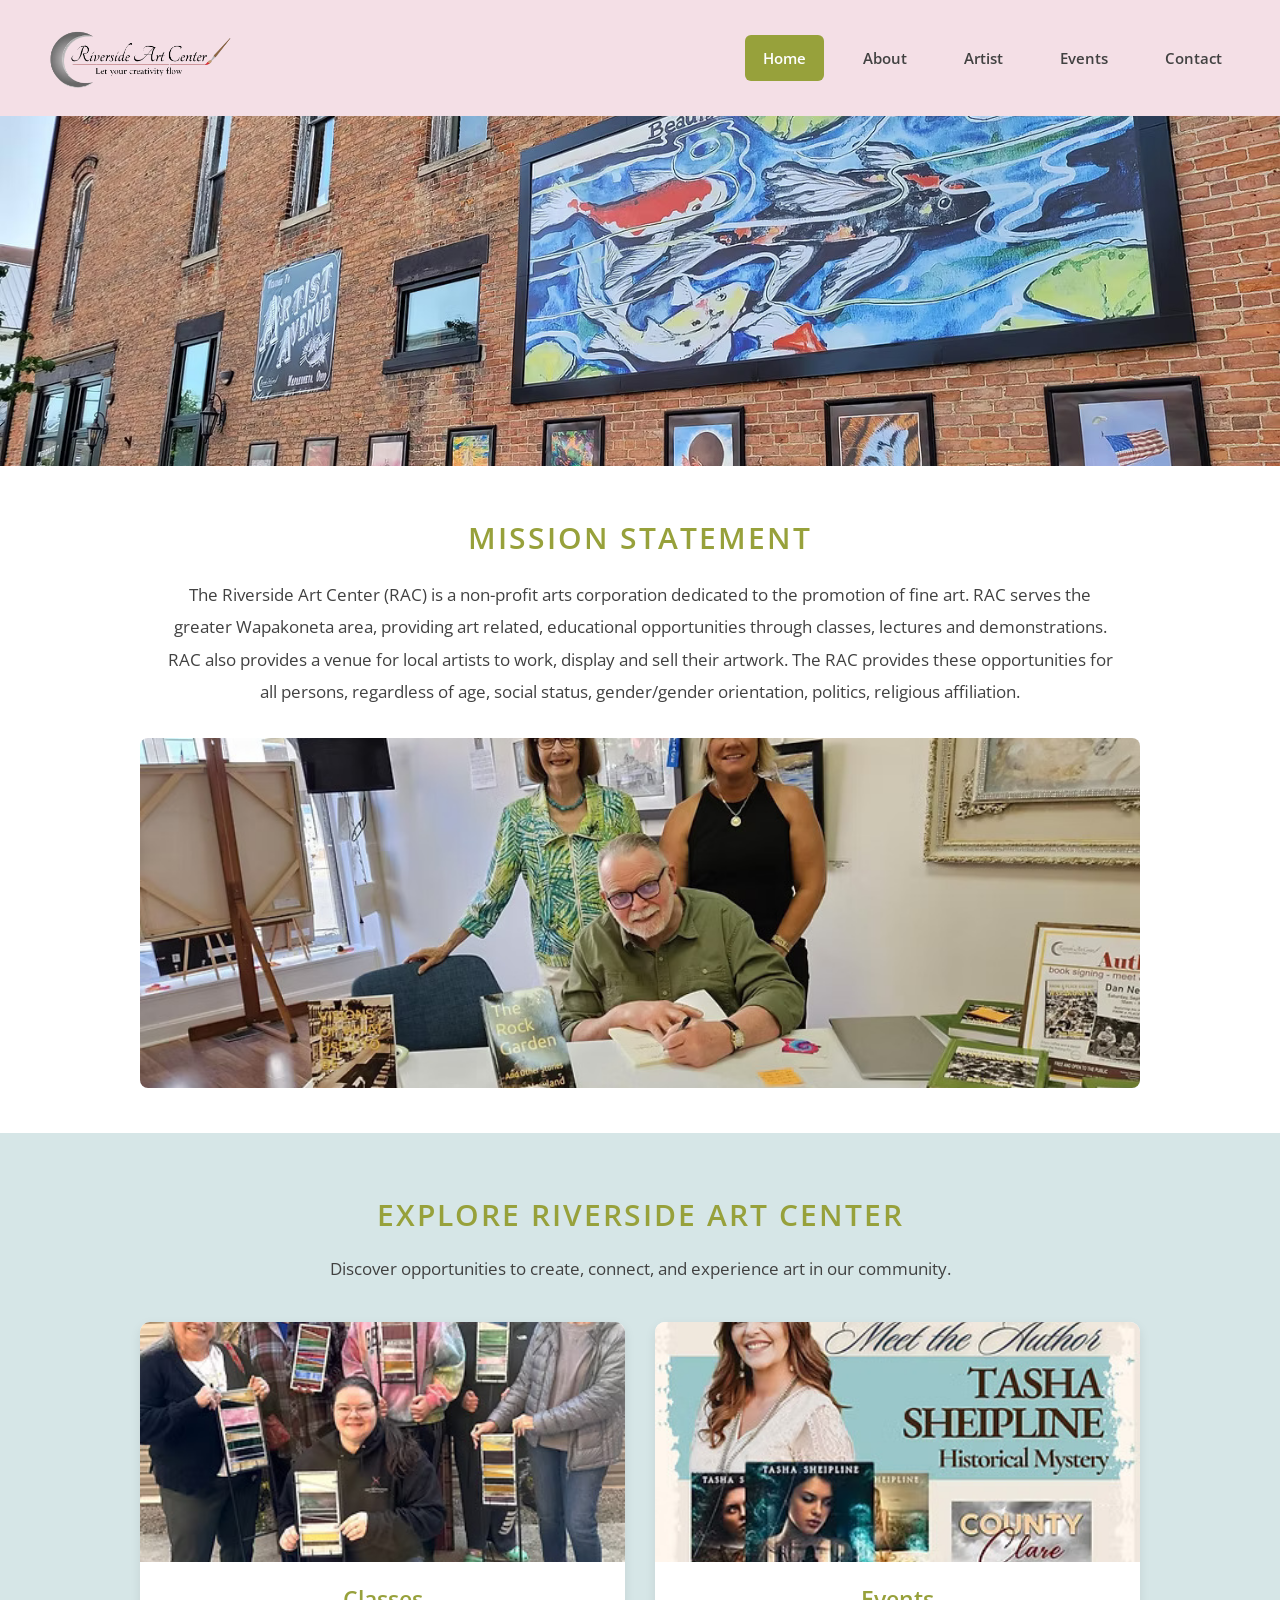
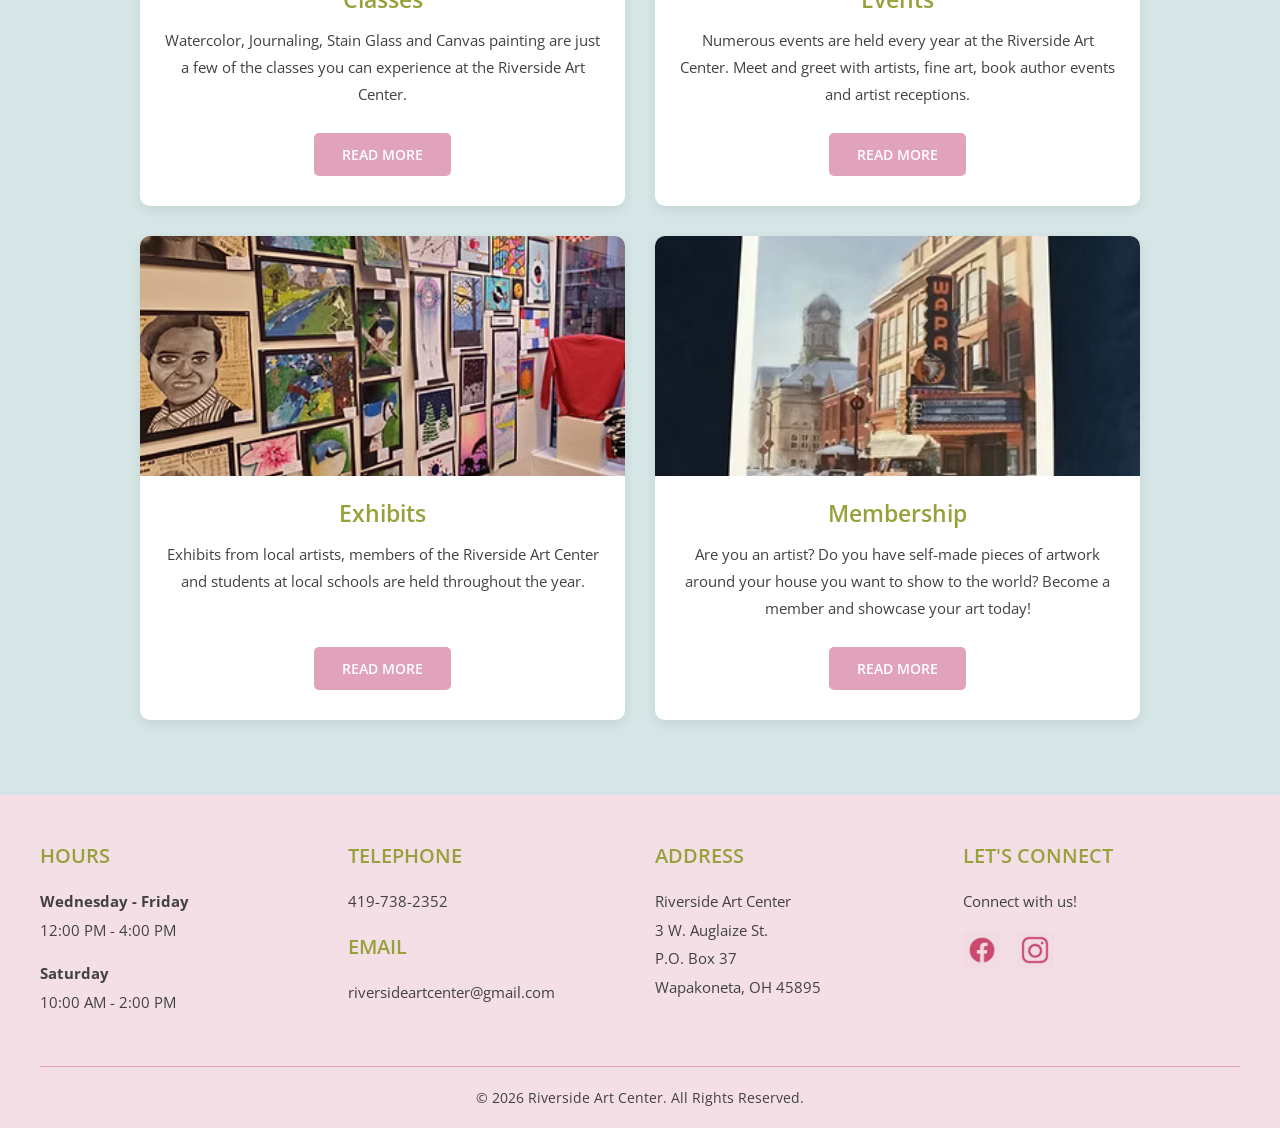
==== commit ba6fdd3d: "Update index.html" ====
--- a/index.html
+++ b/index.html
@@ -50,7 +50,7 @@
                         </li>
 
                         <li class="nav-item">
-                            <a href="contact.html" class="nav-link">Membership</a>
+                            <a href="contact.html" class="nav-link">Contact</a>
                         </li>
                     </ul>
                 </nav>
--- a/style.css
+++ b/style.css
@@ -838,4 +838,3 @@
     .artist-artwork img {
         height: 240px;
     }
-}
